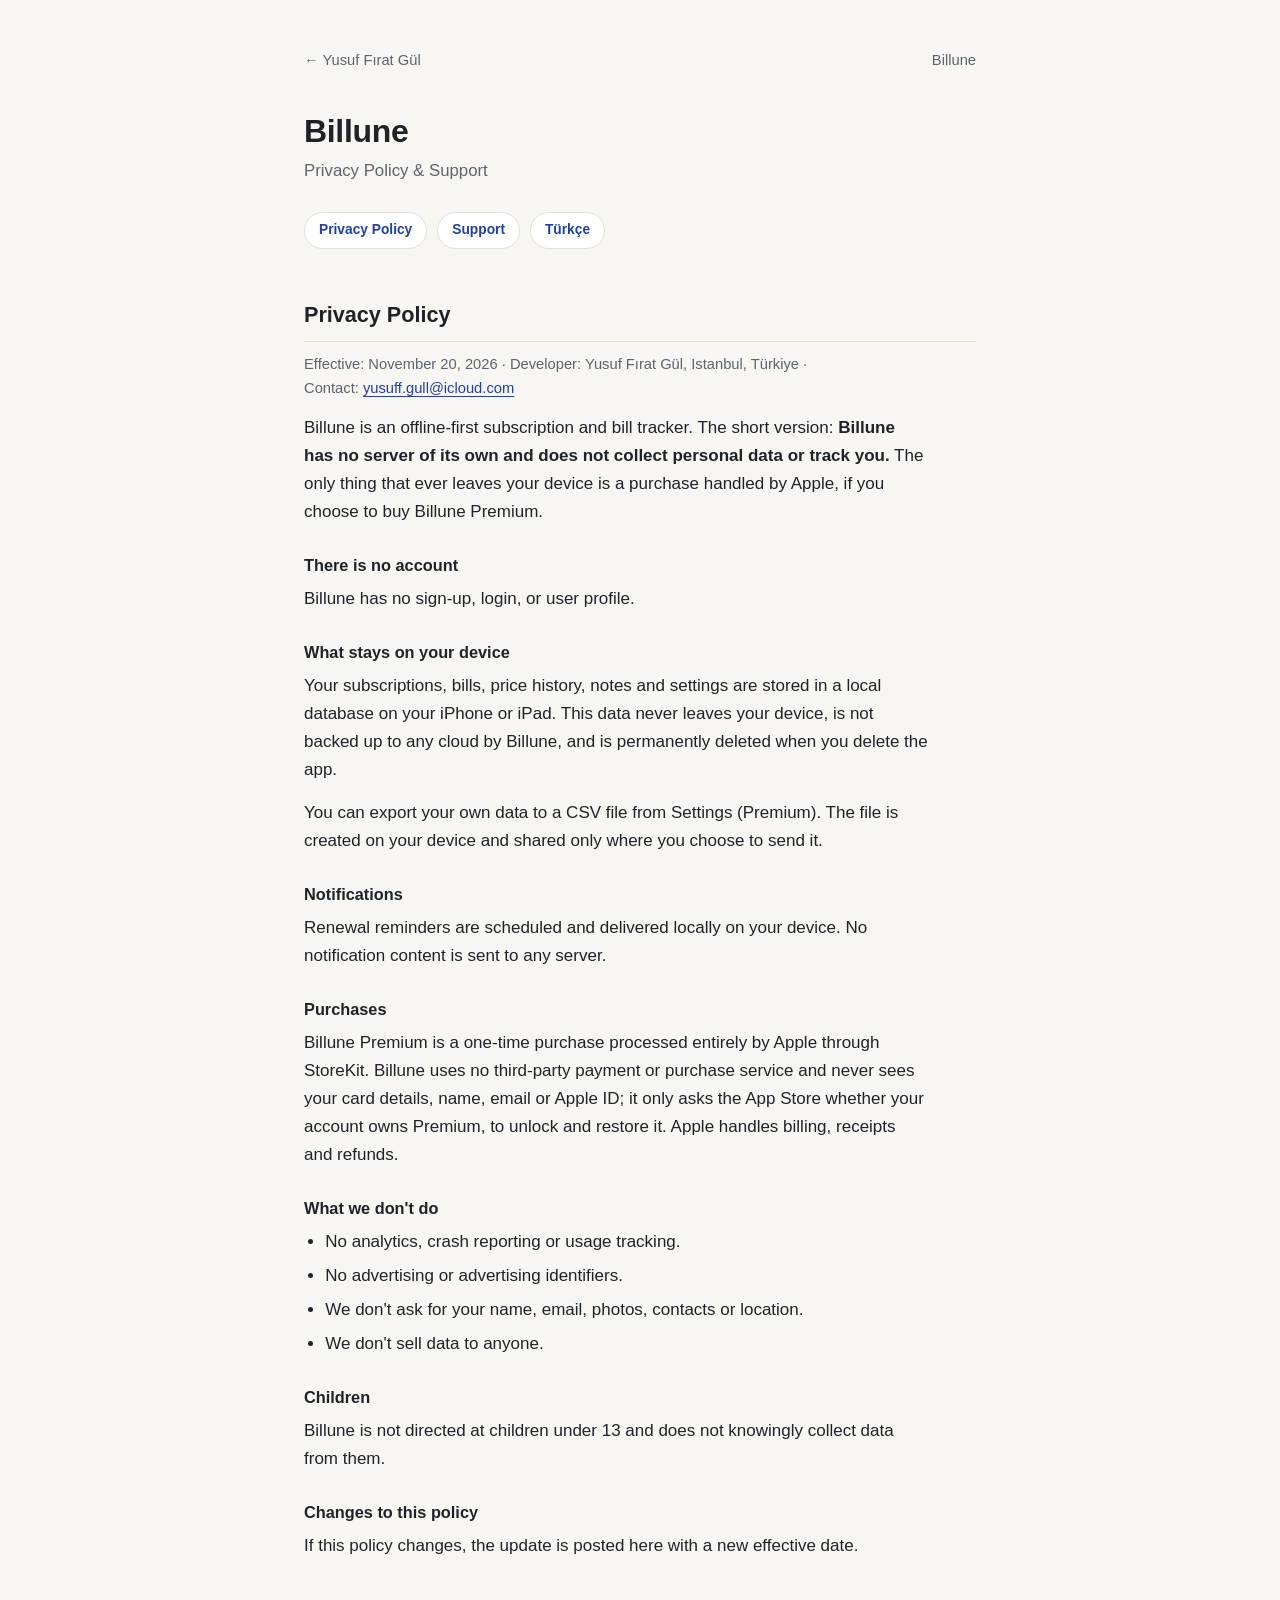
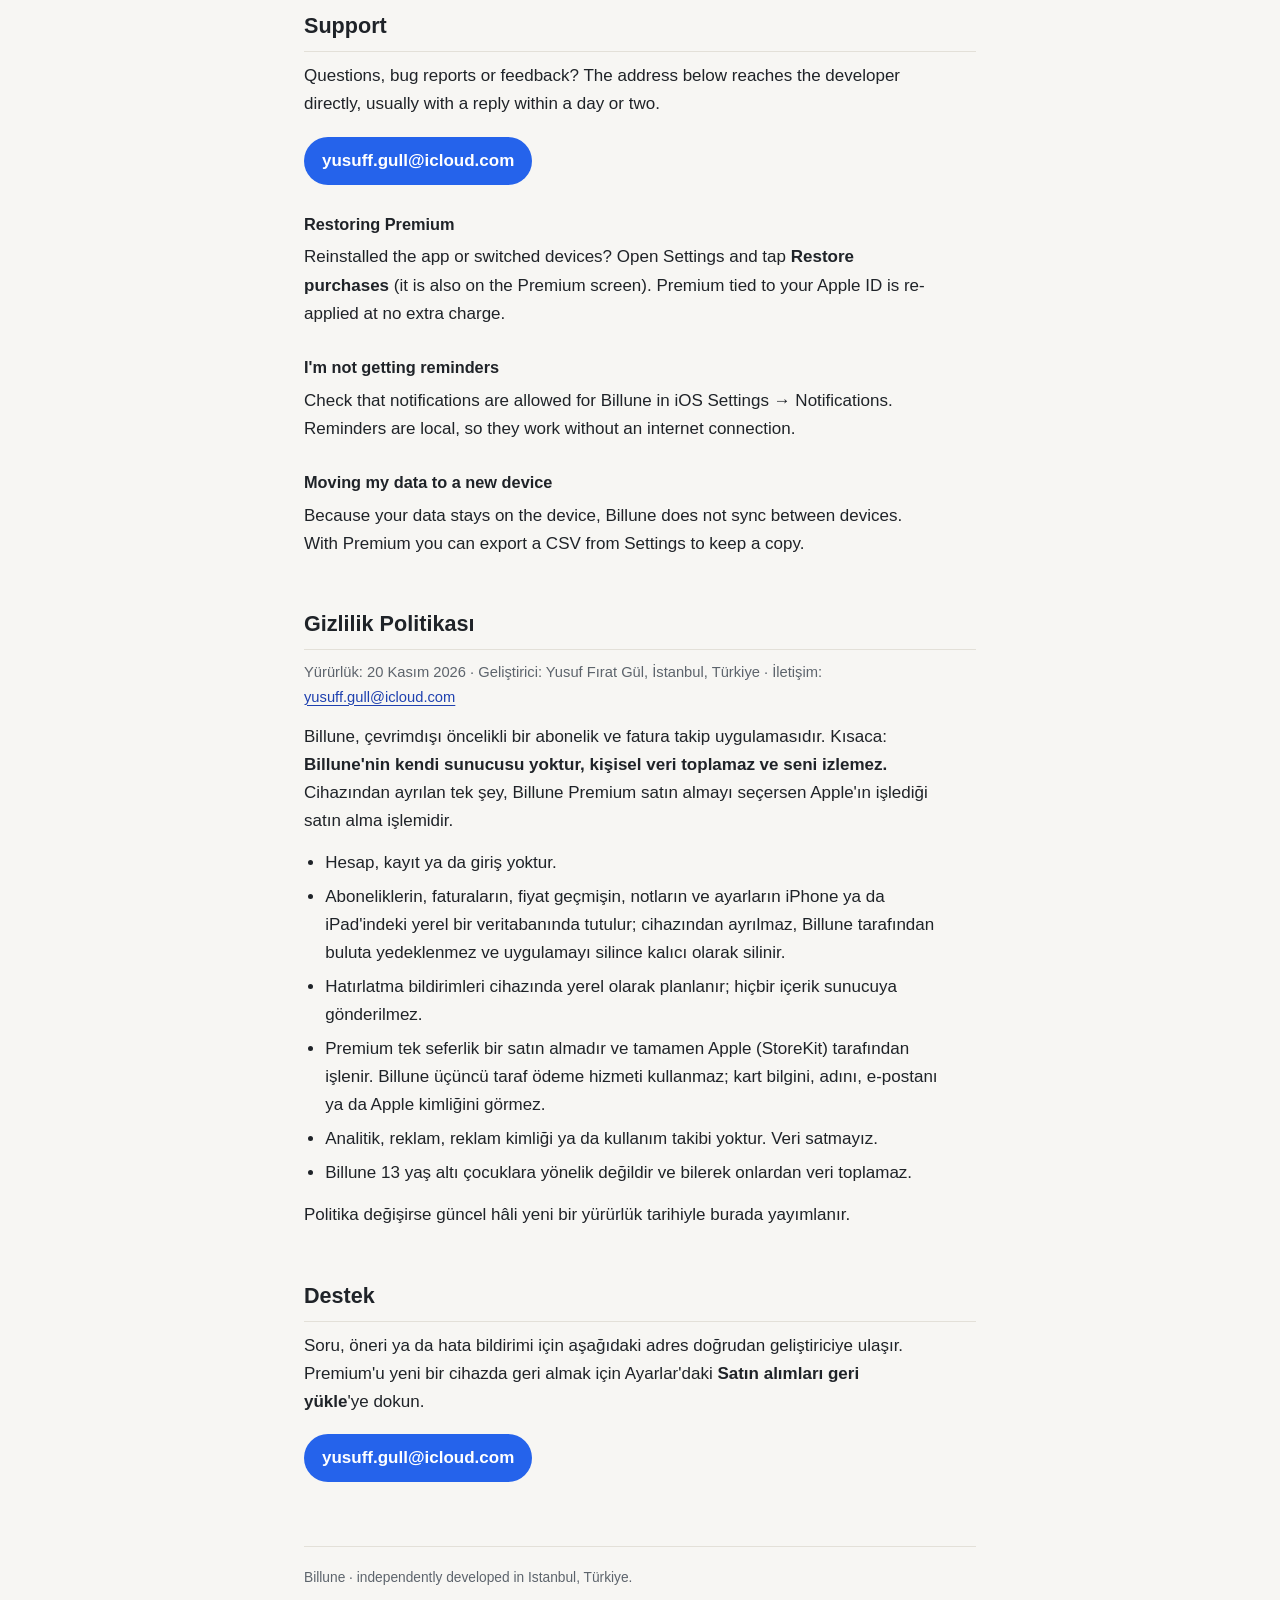
==== billune/index.html @ c66a66dd "feat(billune): add privacy policy and support page Co-Authored-By: Claude Opus 5.5 <noreply@anthropi" ====
<!doctype html>
<html lang="en">
<head>
<meta charset="utf-8">
<meta name="viewport" content="width=device-width,initial-scale=1">
<title>Billune — Privacy Policy &amp; Support</title>
<link rel="stylesheet" href="/style.css">
</head>
<body class="billune">
<div class="wrap">
  <div class="top"><a href="/">← Yusuf Fırat Gül</a><span class="muted">Billune</span></div>
  <h1>Billune</h1>
  <p class="lead">Privacy Policy &amp; Support</p>
  <div class="chips"><a href="#privacy">Privacy Policy</a><a href="#support">Support</a><a href="#gizlilik">Türkçe</a></div>

  <h2 id="privacy">Privacy Policy</h2>
  <p class="muted">Effective: November 20, 2026 · Developer: Yusuf Fırat Gül, Istanbul, Türkiye · Contact: <a href="mailto:yusuff.gull@icloud.com">yusuff.gull@icloud.com</a></p>
  <p>Billune is an offline-first subscription and bill tracker. The short version: <strong>Billune has no server of its own and does not collect personal data or track you.</strong> The only thing that ever leaves your device is a purchase handled by Apple, if you choose to buy Billune Premium.</p>

  <h3>There is no account</h3>
  <p>Billune has no sign-up, login, or user profile.</p>

  <h3>What stays on your device</h3>
  <p>Your subscriptions, bills, price history, notes and settings are stored in a local database on your iPhone or iPad. This data never leaves your device, is not backed up to any cloud by Billune, and is permanently deleted when you delete the app.</p>
  <p>You can export your own data to a CSV file from Settings (Premium). The file is created on your device and shared only where you choose to send it.</p>

  <h3>Notifications</h3>
  <p>Renewal reminders are scheduled and delivered locally on your device. No notification content is sent to any server.</p>

  <h3>Purchases</h3>
  <p>Billune Premium is a one-time purchase processed entirely by Apple through StoreKit. Billune uses no third-party payment or purchase service and never sees your card details, name, email or Apple ID; it only asks the App Store whether your account owns Premium, to unlock and restore it. Apple handles billing, receipts and refunds.</p>

  <h3>What we don't do</h3>
  <ul>
    <li>No analytics, crash reporting or usage tracking.</li>
    <li>No advertising or advertising identifiers.</li>
    <li>We don't ask for your name, email, photos, contacts or location.</li>
    <li>We don't sell data to anyone.</li>
  </ul>

  <h3>Children</h3>
  <p>Billune is not directed at children under 13 and does not knowingly collect data from them.</p>

  <h3>Changes to this policy</h3>
  <p>If this policy changes, the update is posted here with a new effective date.</p>

  <h2 id="support">Support</h2>
  <p>Questions, bug reports or feedback? The address below reaches the developer directly, usually with a reply within a day or two.</p>
  <a class="contact" href="mailto:yusuff.gull@icloud.com?subject=Billune%20support">yusuff.gull@icloud.com</a>

  <h3>Restoring Premium</h3>
  <p>Reinstalled the app or switched devices? Open Settings and tap <strong>Restore purchases</strong> (it is also on the Premium screen). Premium tied to your Apple ID is re-applied at no extra charge.</p>

  <h3>I'm not getting reminders</h3>
  <p>Check that notifications are allowed for Billune in iOS Settings → Notifications. Reminders are local, so they work without an internet connection.</p>

  <h3>Moving my data to a new device</h3>
  <p>Because your data stays on the device, Billune does not sync between devices. With Premium you can export a CSV from Settings to keep a copy.</p>

  <h2 id="gizlilik">Gizlilik Politikası</h2>
  <p class="muted">Yürürlük: 20 Kasım 2026 · Geliştirici: Yusuf Fırat Gül, İstanbul, Türkiye · İletişim: <a href="mailto:yusuff.gull@icloud.com">yusuff.gull@icloud.com</a></p>
  <p>Billune, çevrimdışı öncelikli bir abonelik ve fatura takip uygulamasıdır. Kısaca: <strong>Billune'nin kendi sunucusu yoktur, kişisel veri toplamaz ve seni izlemez.</strong> Cihazından ayrılan tek şey, Billune Premium satın almayı seçersen Apple'ın işlediği satın alma işlemidir.</p>
  <ul>
    <li>Hesap, kayıt ya da giriş yoktur.</li>
    <li>Aboneliklerin, faturaların, fiyat geçmişin, notların ve ayarların iPhone ya da iPad'indeki yerel bir veritabanında tutulur; cihazından ayrılmaz, Billune tarafından buluta yedeklenmez ve uygulamayı silince kalıcı olarak silinir.</li>
    <li>Hatırlatma bildirimleri cihazında yerel olarak planlanır; hiçbir içerik sunucuya gönderilmez.</li>
    <li>Premium tek seferlik bir satın almadır ve tamamen Apple (StoreKit) tarafından işlenir. Billune üçüncü taraf ödeme hizmeti kullanmaz; kart bilgini, adını, e-postanı ya da Apple kimliğini görmez.</li>
    <li>Analitik, reklam, reklam kimliği ya da kullanım takibi yoktur. Veri satmayız.</li>
    <li>Billune 13 yaş altı çocuklara yönelik değildir ve bilerek onlardan veri toplamaz.</li>
  </ul>
  <p>Politika değişirse güncel hâli yeni bir yürürlük tarihiyle burada yayımlanır.</p>

  <h2 id="destek">Destek</h2>
  <p>Soru, öneri ya da hata bildirimi için aşağıdaki adres doğrudan geliştiriciye ulaşır. Premium'u yeni bir cihazda geri almak için Ayarlar'daki <strong>Satın alımları geri yükle</strong>'ye dokun.</p>
  <a class="contact" href="mailto:yusuff.gull@icloud.com?subject=Billune%20destek">yusuff.gull@icloud.com</a>

  <footer>Billune · independently developed in Istanbul, Türkiye.</footer>
</div>
</body>
</html>
---- style.css ----
:root {
  --bg: #f7f6f3;
  --surface: #ffffff;
  --border: #e3e0d8;
  --text: #1f2328;
  --muted: #5d646c;
  --accent: #2f6fdb;
  --accent-ink: #1f4fa3;
}
@media (prefers-color-scheme: dark) {
  :root {
    --bg: #14161a;
    --surface: #1c1f25;
    --border: #2b3038;
    --text: #eceff2;
    --muted: #a0a8b1;
    --accent: #6aa0ff;
    --accent-ink: #9bbfff;
  }
}
body.sort-cafe { --accent: #c97a3d; --accent-ink: #7a431a; }
body.merge-mine { --accent: #b3841a; --accent-ink: #8f6a14; }
body.bloom-blocks { --accent: #3f8f5f; --accent-ink: #276b41; }
body.sekine { --accent: #2f8f83; --accent-ink: #1f6b62; }
body.neydi-neydi { --accent: #7a4bc4; --accent-ink: #55308f; }
body.billune { --accent: #2563eb; --accent-ink: #1e40af; }
@media (prefers-color-scheme: dark) {
  body.sort-cafe { --accent: #e0a15c; --accent-ink: #f6d9b4; }
  body.merge-mine { --accent: #f2c14e; --accent-ink: #f8d478; }
  body.bloom-blocks { --accent: #6fc98d; --accent-ink: #8ddba7; }
  body.sekine { --accent: #5cc7b8; --accent-ink: #8fe0d5; }
  body.neydi-neydi { --accent: #b48cf0; --accent-ink: #d5bcff; }
  body.billune { --accent: #6ea8fe; --accent-ink: #b6d0ff; }
}

* { box-sizing: border-box; }
html { -webkit-text-size-adjust: 100%; }
body {
  margin: 0;
  background: var(--bg);
  color: var(--text);
  font: 17px/1.65 -apple-system, BlinkMacSystemFont, "Segoe UI", Roboto, Helvetica, Arial, sans-serif;
}
.wrap { max-width: 720px; margin: 0 auto; padding: 48px 24px 96px; }
a { color: var(--accent-ink); text-underline-offset: 3px; }
a:focus-visible { outline: 2px solid var(--accent); outline-offset: 3px; border-radius: 2px; }

.top { display: flex; align-items: baseline; justify-content: space-between; gap: 16px; margin-bottom: 40px; font-size: 0.92rem; }
.top a { color: var(--muted); text-decoration: none; }
.top a:hover { color: var(--text); }

h1 { font-size: 2rem; line-height: 1.2; margin: 0 0 6px; letter-spacing: -0.01em; }
h2 { font-size: 1.35rem; margin: 48px 0 10px; padding-bottom: 8px; border-bottom: 1px solid var(--border); }
h3 { font-size: 1.02rem; margin: 26px 0 6px; }
p, li { max-width: 66ch; }
p { margin: 0 0 14px; }
ul { margin: 0 0 14px; padding-left: 1.25em; }
li { margin-bottom: 6px; }
.lead { color: var(--muted); font-size: 1.05rem; margin-bottom: 28px; }
.muted { color: var(--muted); font-size: 0.92rem; }

.chips { display: flex; gap: 10px; flex-wrap: wrap; margin: 20px 0 8px; }
.chips a {
  font-size: 0.86rem; font-weight: 600; text-decoration: none;
  background: var(--surface); border: 1px solid var(--border); color: var(--accent-ink);
  padding: 6px 14px; border-radius: 999px;
}

.apps { display: grid; gap: 14px; margin-top: 8px; }
.app {
  display: block; text-decoration: none; color: inherit;
  background: var(--surface); border: 1px solid var(--border); border-radius: 14px; padding: 18px 20px;
}
.app:hover { border-color: var(--accent); }
.app strong { display: block; font-size: 1.05rem; }
.app span { color: var(--muted); font-size: 0.92rem; }

table { width: 100%; border-collapse: collapse; font-size: 0.9rem; margin: 12px 0 16px; background: var(--surface); border: 1px solid var(--border); }
th, td { text-align: left; padding: 10px 12px; border-bottom: 1px solid var(--border); vertical-align: top; }
th { color: var(--muted); font-size: 0.78rem; text-transform: uppercase; letter-spacing: 0.04em; }
tr:last-child td { border-bottom: none; }
@media (max-width: 560px) { table { display: block; overflow-x: auto; } }

.contact {
  display: inline-block; background: var(--accent); color: #fff; text-decoration: none;
  font-weight: 600; padding: 10px 18px; border-radius: 999px; margin-top: 4px;
}
.contact:hover { filter: brightness(0.95); }
footer { margin-top: 64px; padding-top: 20px; border-top: 1px solid var(--border); color: var(--muted); font-size: 0.86rem; }
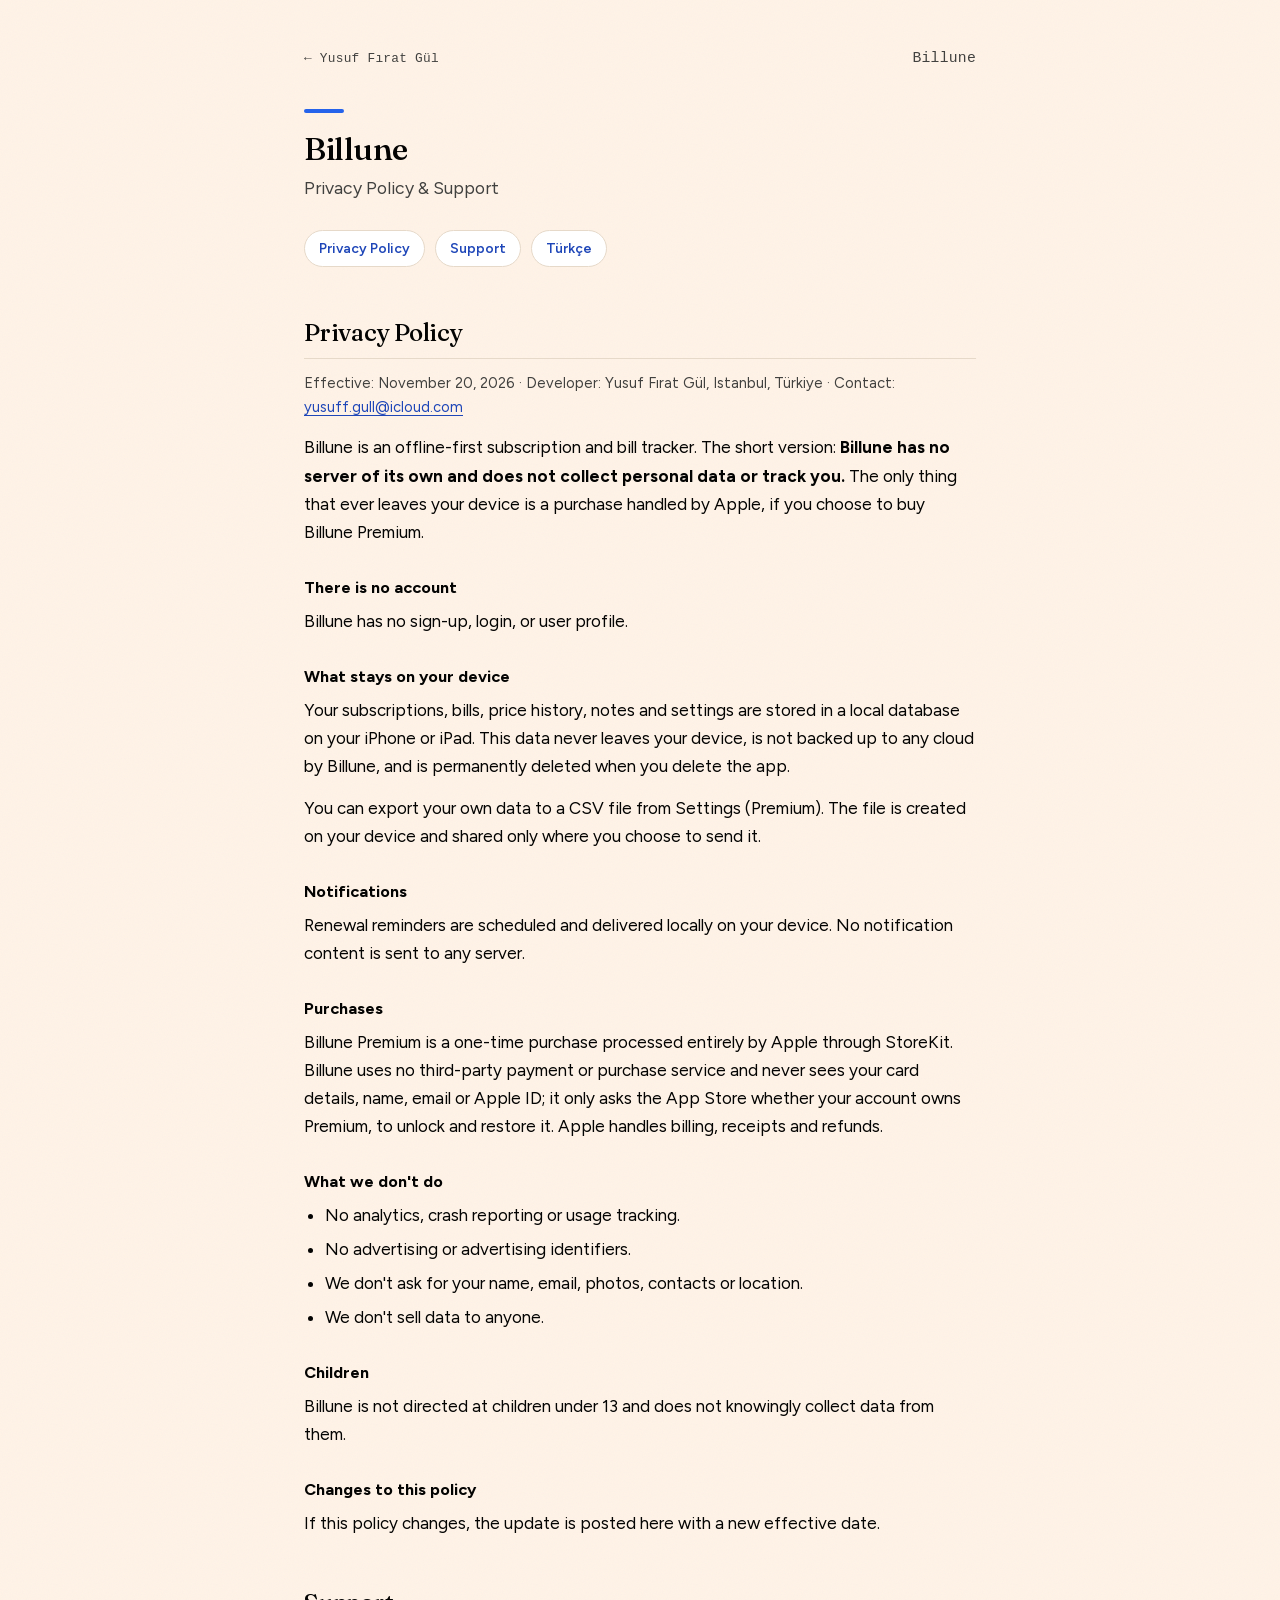
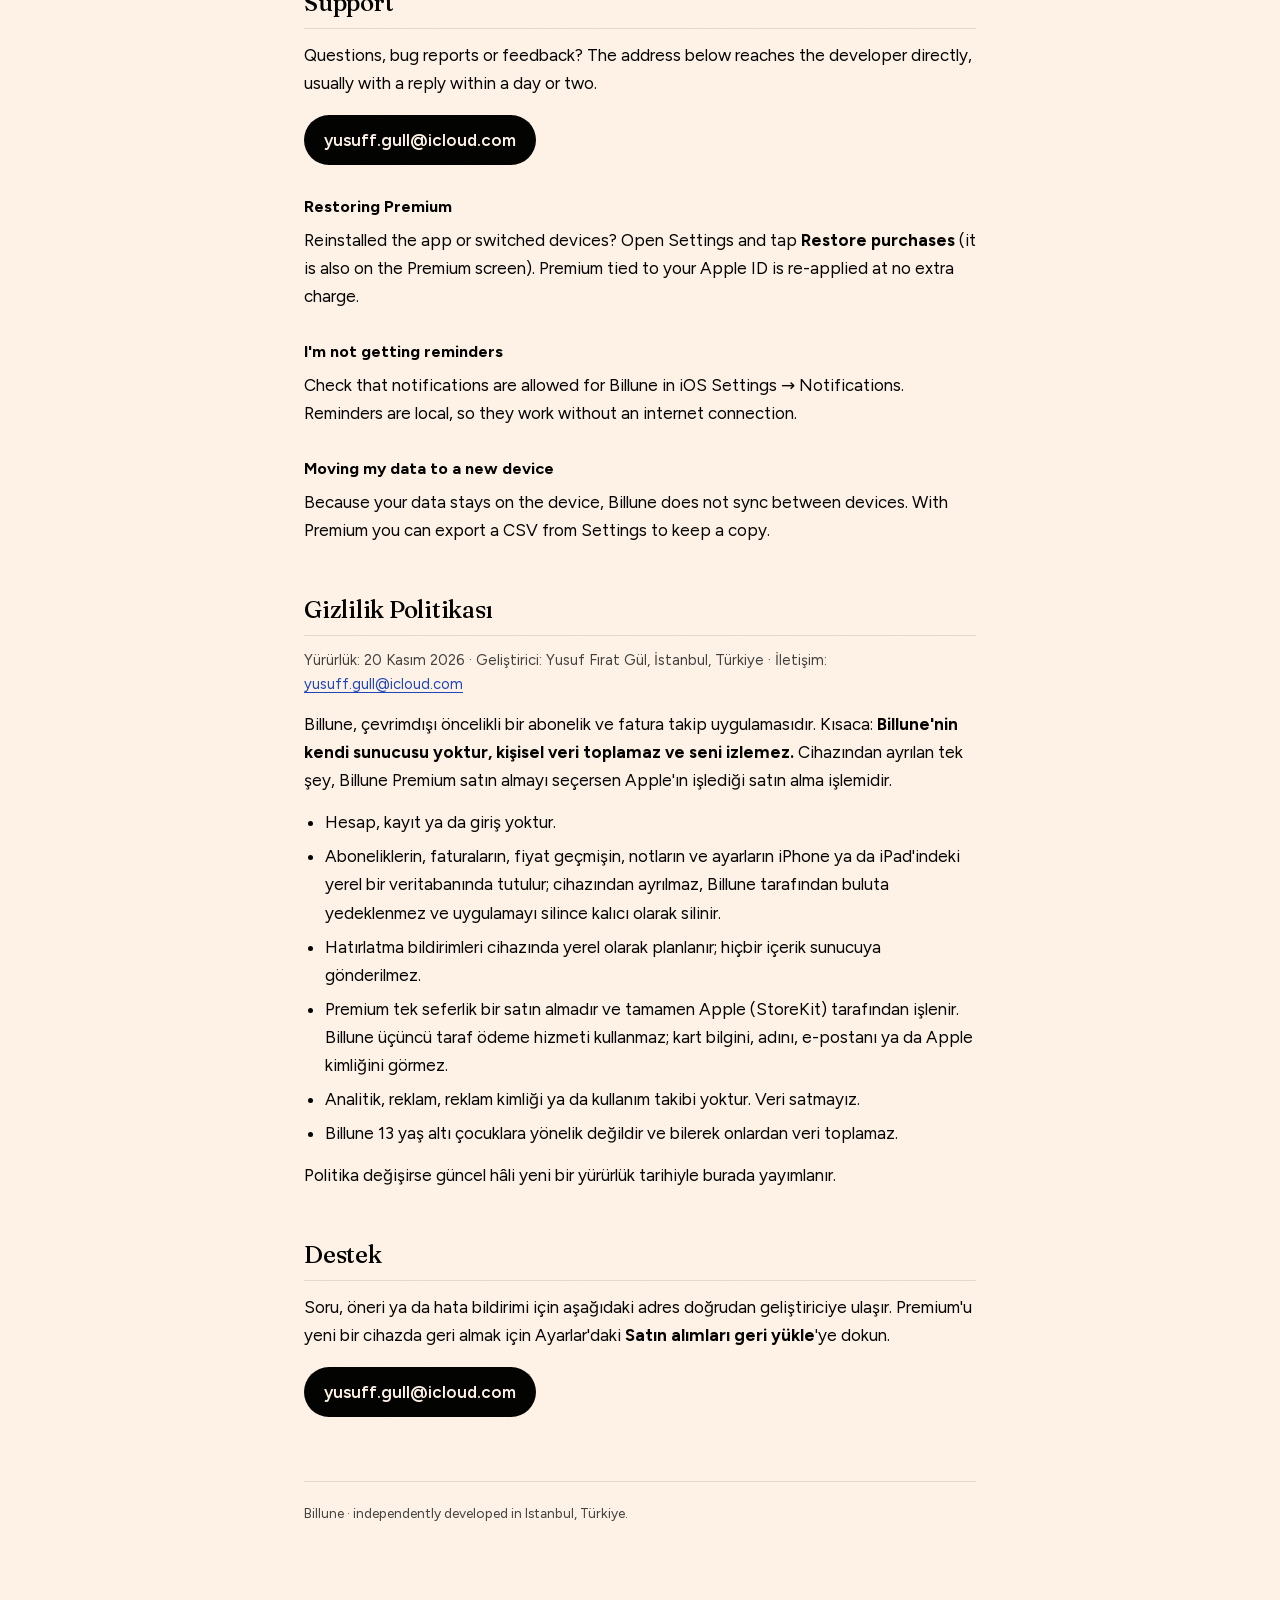
==== commit 4c3e0f27: "fix(seo): add meta, landmarks and favicon across pages Codex-generated; OG image left out (render wa" ====
--- a/billune/index.html
+++ b/billune/index.html
@@ -4,10 +4,15 @@
 <meta charset="utf-8">
 <meta name="viewport" content="width=device-width,initial-scale=1">
 <title>Billune — Privacy Policy &amp; Support</title>
+<meta name="description" content="Read Billune’s privacy policy, learn how app data stays on your device and find support for purchases, reminders and exports.">
+<link rel="canonical" href="https://yusuffiratgul.com/billune/">
+<link rel="icon" href="/assets/favicon.svg" type="image/svg+xml">
+<meta property="og:title" content="Billune — Privacy Policy &amp; Support">
+<meta property="og:description" content="Read Billune’s privacy policy, learn how app data stays on your device and find support for purchases, reminders and exports.">
 <link rel="stylesheet" href="/style.css">
 </head>
 <body class="billune">
-<div class="wrap">
+<main class="wrap">
   <div class="top"><a href="/">← Yusuf Fırat Gül</a><span class="muted">Billune</span></div>
   <h1>Billune</h1>
   <p class="lead">Privacy Policy &amp; Support</p>
@@ -75,6 +80,6 @@
   <a class="contact" href="mailto:yusuff.gull@icloud.com?subject=Billune%20destek">yusuff.gull@icloud.com</a>
 
   <footer>Billune · independently developed in Istanbul, Türkiye.</footer>
-</div>
+</main>
 </body>
 </html>
--- a/style.css
+++ b/style.css
@@ -1,89 +1,290 @@
+/* yusuffiratgul.com — warm paper. Spec: docs/design.md */
+
+@font-face { font-family: "Fraunces"; font-style: normal; font-weight: 300 700; font-display: swap;
+  src: url("/assets/fonts/fraunces-latin-ext.woff2") format("woff2");
+  unicode-range: U+0100-02BA, U+02BD-02C5, U+02C7-02CC, U+02CE-02D7, U+02DD-02FF, U+0304, U+0308, U+0329, U+1D00-1DBF, U+1E00-1E9F, U+1EF2-1EFF, U+2020, U+20A0-20AB, U+20AD-20C4, U+2113, U+2C60-2C7F, U+A720-A7FF; }
+@font-face { font-family: "Fraunces"; font-style: normal; font-weight: 300 700; font-display: swap;
+  src: url("/assets/fonts/fraunces-latin.woff2") format("woff2");
+  unicode-range: U+0000-00FF, U+0131, U+0152-0153, U+02BB-02BC, U+02C6, U+02DA, U+02DC, U+0304, U+0308, U+0329, U+2000-206F, U+20AC, U+2122, U+2191, U+2193, U+2212, U+2215, U+FEFF, U+FFFD; }
+@font-face { font-family: "Figtree"; font-style: normal; font-weight: 400 700; font-display: swap;
+  src: url("/assets/fonts/figtree-latin-ext.woff2") format("woff2");
+  unicode-range: U+0100-02BA, U+02BD-02C5, U+02C7-02CC, U+02CE-02D7, U+02DD-02FF, U+0304, U+0308, U+0329, U+1D00-1DBF, U+1E00-1E9F, U+1EF2-1EFF, U+2020, U+20A0-20AB, U+20AD-20C4, U+2113, U+2C60-2C7F, U+A720-A7FF; }
+@font-face { font-family: "Figtree"; font-style: normal; font-weight: 400 700; font-display: swap;
+  src: url("/assets/fonts/figtree-latin.woff2") format("woff2");
+  unicode-range: U+0000-00FF, U+0131, U+0152-0153, U+02BB-02BC, U+02C6, U+02DA, U+02DC, U+0304, U+0308, U+0329, U+2000-206F, U+20AC, U+2122, U+2191, U+2193, U+2212, U+2215, U+FEFF, U+FFFD; }
+
+/* ---------- tokens ---------- */
 :root {
-  --bg: #f7f6f3;
-  --surface: #ffffff;
-  --border: #e3e0d8;
-  --text: #1f2328;
-  --muted: #5d646c;
-  --accent: #2f6fdb;
-  --accent-ink: #1f4fa3;
+  color-scheme: light dark;
+  --paper: #fff3e7; --card: #ffffff; --ink: #030302; --graphite: #41413f; --line: #e6d9c9;
+  --accent: #ff4500; --link: #b02e00; --on-accent: #030302;
+  --mint: #9bd8a9; --marigold: #fde99b; --peri: #b8caf5; --blush: #f7c6b5; --sand: #ecd9bf;
+  --mono: ui-monospace, "SF Mono", Menlo, Consolas, monospace;
+  --serif: "Fraunces", Georgia, serif;
+  --sans: "Figtree", system-ui, -apple-system, "Segoe UI", sans-serif;
+  --shadow: 0 1px 0 rgba(3,3,2,.04), 0 12px 32px -18px rgba(3,3,2,.18);
+  --header-h: 64px;
+  --noise: url("data:image/svg+xml,%3Csvg xmlns='http://www.w3.org/2000/svg' width='160' height='160'%3E%3Cfilter id='n'%3E%3CfeTurbulence type='fractalNoise' baseFrequency='.8' numOctaves='2' stitchTiles='stitch'/%3E%3C/filter%3E%3Crect width='100%25' height='100%25' filter='url(%23n)' opacity='.04'/%3E%3C/svg%3E");
 }
 @media (prefers-color-scheme: dark) {
   :root {
-    --bg: #14161a;
-    --surface: #1c1f25;
-    --border: #2b3038;
-    --text: #eceff2;
-    --muted: #a0a8b1;
-    --accent: #6aa0ff;
-    --accent-ink: #9bbfff;
+    --paper: #17120d; --card: #221b14; --ink: #f6ece0; --graphite: #c9bcae; --line: #3a3027;
+    --accent: #ff6a33; --link: #ff8a5c;
+    --shadow: 0 1px 0 rgba(0,0,0,.3), 0 12px 32px -18px rgba(0,0,0,.6);
   }
 }
-body.sort-cafe { --accent: #c97a3d; --accent-ink: #7a431a; }
-body.merge-mine { --accent: #b3841a; --accent-ink: #8f6a14; }
-body.bloom-blocks { --accent: #3f8f5f; --accent-ink: #276b41; }
-body.sekine { --accent: #2f8f83; --accent-ink: #1f6b62; }
-body.neydi-neydi { --accent: #7a4bc4; --accent-ink: #55308f; }
-body.billune { --accent: #2563eb; --accent-ink: #1e40af; }
+
+/* Policy-page accents. --accent decorative, --link = AA text ink (>=4.5:1 on paper). */
+body.sort-cafe    { --accent: #c97a3d; --link: #8a4a14; }
+body.merge-mine   { --accent: #b3841a; --link: #7a5700; }
+body.bloom-blocks { --accent: #3f8f5f; --link: #1f6b3d; }
+body.sekine       { --accent: #2f8f83; --link: #17695f; }
+body.neydi-neydi  { --accent: #7a4bc4; --link: #5b34a0; }
+body.billune      { --accent: #2563eb; --link: #1e46b8; }
 @media (prefers-color-scheme: dark) {
-  body.sort-cafe { --accent: #e0a15c; --accent-ink: #f6d9b4; }
-  body.merge-mine { --accent: #f2c14e; --accent-ink: #f8d478; }
-  body.bloom-blocks { --accent: #6fc98d; --accent-ink: #8ddba7; }
-  body.sekine { --accent: #5cc7b8; --accent-ink: #8fe0d5; }
-  body.neydi-neydi { --accent: #b48cf0; --accent-ink: #d5bcff; }
-  body.billune { --accent: #6ea8fe; --accent-ink: #b6d0ff; }
-}
-
+  body.sort-cafe    { --accent: #e0a15c; --link: #f0c18f; }
+  body.merge-mine   { --accent: #f2c14e; --link: #f8d478; }
+  body.bloom-blocks { --accent: #6fc98d; --link: #8ddba7; }
+  body.sekine       { --accent: #5cc7b8; --link: #8fe0d5; }
+  body.neydi-neydi  { --accent: #b48cf0; --link: #d5bcff; }
+  body.billune      { --accent: #6ea8fe; --link: #b6d0ff; }
+}
+
+/* ---------- base ---------- */
 * { box-sizing: border-box; }
 html { -webkit-text-size-adjust: 100%; }
 body {
-  margin: 0;
-  background: var(--bg);
-  color: var(--text);
-  font: 17px/1.65 -apple-system, BlinkMacSystemFont, "Segoe UI", Roboto, Helvetica, Arial, sans-serif;
-}
+  margin: 0; background: var(--paper) var(--noise); color: var(--ink);
+  font: 17px/1.65 var(--sans); -webkit-font-smoothing: antialiased; overflow-wrap: break-word;
+}
+img { max-width: 100%; height: auto; }
+a { color: var(--link); text-underline-offset: 3px; }
+a:hover { color: var(--link); text-decoration-thickness: 2px; text-decoration-color: var(--accent); }
+:focus-visible { outline: 2px solid var(--ink); outline-offset: 3px; border-radius: 3px; }
+:focus:not(:focus-visible) { outline: none; }
+::selection { background: var(--accent); color: var(--on-accent); }
+.sr-only { position: absolute; width: 1px; height: 1px; margin: -1px; padding: 0; overflow: hidden; clip: rect(0 0 0 0); white-space: nowrap; border: 0; }
+
+/* ---------- policy pages ---------- */
 .wrap { max-width: 720px; margin: 0 auto; padding: 48px 24px 96px; }
-a { color: var(--accent-ink); text-underline-offset: 3px; }
-a:focus-visible { outline: 2px solid var(--accent); outline-offset: 3px; border-radius: 2px; }
-
-.top { display: flex; align-items: baseline; justify-content: space-between; gap: 16px; margin-bottom: 40px; font-size: 0.92rem; }
-.top a { color: var(--muted); text-decoration: none; }
-.top a:hover { color: var(--text); }
-
-h1 { font-size: 2rem; line-height: 1.2; margin: 0 0 6px; letter-spacing: -0.01em; }
-h2 { font-size: 1.35rem; margin: 48px 0 10px; padding-bottom: 8px; border-bottom: 1px solid var(--border); }
-h3 { font-size: 1.02rem; margin: 26px 0 6px; }
+.top { display: flex; align-items: baseline; justify-content: space-between; gap: 16px; margin-bottom: 40px; font: 500 .8rem/1.4 var(--mono); letter-spacing: .02em; }
+.top a { color: var(--graphite); text-decoration: none; }
+.top a:hover { color: var(--ink); text-decoration: underline; }
+h1 { font-family: var(--serif); font-weight: 500; font-size: 2rem; line-height: 1.15; margin: 0 0 6px; letter-spacing: -.015em; }
+.wrap > h1::before { content: ""; display: block; width: 40px; height: 4px; border-radius: 2px; background: var(--accent); margin-bottom: 18px; }
+h2 { font-family: var(--serif); font-weight: 500; font-size: 1.5rem; line-height: 1.2; margin: 52px 0 12px; padding-bottom: 10px; border-bottom: 1px solid var(--line); letter-spacing: -.01em; }
+h3 { font-family: var(--sans); font-weight: 700; font-size: 1.02rem; margin: 28px 0 6px; }
 p, li { max-width: 66ch; }
 p { margin: 0 0 14px; }
 ul { margin: 0 0 14px; padding-left: 1.25em; }
 li { margin-bottom: 6px; }
-.lead { color: var(--muted); font-size: 1.05rem; margin-bottom: 28px; }
-.muted { color: var(--muted); font-size: 0.92rem; }
-
+code { font: .88em var(--mono); background: var(--card); border: 1px solid var(--line); border-radius: 6px; padding: .1em .4em; }
+.lead { color: var(--graphite); font-size: 1.1rem; margin-bottom: 28px; }
+.muted { color: var(--graphite); font-size: .92rem; }
 .chips { display: flex; gap: 10px; flex-wrap: wrap; margin: 20px 0 8px; }
-.chips a {
-  font-size: 0.86rem; font-weight: 600; text-decoration: none;
-  background: var(--surface); border: 1px solid var(--border); color: var(--accent-ink);
-  padding: 6px 14px; border-radius: 999px;
-}
-
-.apps { display: grid; gap: 14px; margin-top: 8px; }
-.app {
-  display: block; text-decoration: none; color: inherit;
-  background: var(--surface); border: 1px solid var(--border); border-radius: 14px; padding: 18px 20px;
-}
-.app:hover { border-color: var(--accent); }
-.app strong { display: block; font-size: 1.05rem; }
-.app span { color: var(--muted); font-size: 0.92rem; }
-
-table { width: 100%; border-collapse: collapse; font-size: 0.9rem; margin: 12px 0 16px; background: var(--surface); border: 1px solid var(--border); }
-th, td { text-align: left; padding: 10px 12px; border-bottom: 1px solid var(--border); vertical-align: top; }
-th { color: var(--muted); font-size: 0.78rem; text-transform: uppercase; letter-spacing: 0.04em; }
+.chips a { font-size: .86rem; font-weight: 600; text-decoration: none; background: var(--card); border: 1px solid var(--line); color: var(--link); padding: 6px 14px; border-radius: 999px; }
+.chips a:hover { border-color: var(--link); color: var(--link); text-decoration: underline; text-decoration-thickness: 2px; text-decoration-color: var(--accent); }
+table { width: 100%; border-collapse: collapse; font-size: .9rem; margin: 12px 0 16px; background: var(--card); border: 1px solid var(--line); }
+th, td { text-align: left; padding: 10px 12px; border-bottom: 1px solid var(--line); vertical-align: top; }
+th { color: var(--graphite); font: 500 .72rem/1.4 var(--mono); text-transform: uppercase; letter-spacing: .06em; }
 tr:last-child td { border-bottom: none; }
 @media (max-width: 560px) { table { display: block; overflow-x: auto; } }
-
-.contact {
-  display: inline-block; background: var(--accent); color: #fff; text-decoration: none;
-  font-weight: 600; padding: 10px 18px; border-radius: 999px; margin-top: 4px;
-}
-.contact:hover { filter: brightness(0.95); }
-footer { margin-top: 64px; padding-top: 20px; border-top: 1px solid var(--border); color: var(--muted); font-size: 0.86rem; }
+.contact { display: inline-block; background: var(--ink); color: var(--paper); text-decoration: none; font-weight: 600; padding: 11px 20px; border-radius: 999px; margin-top: 4px; }
+.contact:hover { background: var(--link); color: var(--paper); text-decoration: underline; text-decoration-thickness: 2px; text-underline-offset: 4px; }
+footer { margin-top: 64px; padding-top: 20px; border-top: 1px solid var(--line); color: var(--graphite); font-size: .86rem; }
+
+/* ================= homepage ================= */
+body.home { line-height: 1.6; }
+body.home h1, body.home h2 { border: 0; padding: 0; }
+body.home h1, body.home h2, body.home h3 { margin: 0; }
+body.home ul, body.home ol { margin: 0; padding: 0; list-style: none; }
+body.home li { margin: 0; max-width: none; }
+body.home p { max-width: 64ch; }
+body.home .shell { max-width: 1120px; margin: 0 auto; padding: 0 clamp(20px, 4vw, 32px); }
+body.home section[id] { scroll-margin-top: 88px; }
+body.home .mono { font-family: var(--mono); }
+body.home .skip { position: absolute; left: 12px; top: -60px; z-index: 100; background: var(--ink); color: var(--paper); padding: 10px 16px; border-radius: 999px; font-weight: 600; text-decoration: none; }
+body.home .skip:focus { top: 12px; color: var(--paper); }
+
+/* header */
+body.home .site-header { position: sticky; top: 0; z-index: 50; background: var(--paper); border-bottom: 1px solid transparent; }
+body.home .site-header.is-scrolled { border-bottom-color: var(--line); }
+body.home .bar { display: flex; align-items: center; gap: 24px; min-height: var(--header-h); }
+body.home .brand { display: flex; align-items: baseline; gap: 14px; margin-right: auto; }
+body.home .wordmark { font: 600 1.6rem/1 var(--serif); letter-spacing: -.02em; color: var(--ink); text-decoration: none; }
+body.home .wordmark:hover { color: var(--ink); }
+body.home .status { display: none; font: 500 .72rem/1 var(--mono); letter-spacing: .08em; text-transform: uppercase; color: var(--graphite); }
+body.home .nav { display: flex; gap: 28px; }
+body.home .nav a, body.home .lang a { color: var(--ink); text-decoration: none; font-weight: 500; font-size: .95rem; }
+body.home .nav a:hover, body.home .lang a:hover { color: var(--link); text-decoration: underline; text-underline-offset: 6px; }
+body.home .lang { font: 500 .8rem/1 var(--mono); letter-spacing: .04em; color: var(--graphite); }
+body.home .lang a { font: inherit; }
+body.home .lang [aria-current] { text-decoration: underline; text-decoration-thickness: 2px; text-underline-offset: 6px; }
+body.home .menu-btn { display: none; font: 500 .85rem/1 var(--mono); letter-spacing: .04em; background: none; color: var(--ink); border: 1px solid var(--ink); border-radius: 999px; padding: 9px 16px; cursor: pointer; }
+body.home .menu-btn:hover { background: var(--ink); color: var(--paper); }
+@media (min-width: 720px) { body.home .status { display: inline; } }
+@media (max-width: 719px) {
+  body.home .bar { flex-wrap: wrap; gap: 8px 16px; padding: 10px 0; min-height: var(--header-h); }
+  body.home .nav { order: 5; width: 100%; gap: 20px; overflow-x: auto; padding-bottom: 4px; }
+  .menu-ready body.home .nav { display: none; }
+  .menu-ready body.home .menu-btn { display: inline-flex; }
+}
+body.home dialog.menu { border: 0; padding: 20px clamp(20px, 4vw, 32px) 40px; width: 100%; height: 100%; max-width: none; max-height: none; background: var(--paper); color: var(--ink); }
+body.home dialog.menu[open] { display: flex; flex-direction: column; }
+body.home dialog.menu::backdrop { background: var(--paper); }
+body.home .menu-close { align-self: flex-end; font: 500 .85rem/1 var(--mono); background: none; color: var(--ink); border: 1px solid var(--ink); border-radius: 999px; padding: 9px 16px; cursor: pointer; }
+body.home dialog.menu nav { display: flex; flex-direction: column; gap: 8px; margin-top: auto; margin-bottom: auto; }
+body.home dialog.menu nav a { font: 500 clamp(2.5rem, 12vw, 4rem)/1.1 var(--serif); letter-spacing: -.02em; color: var(--ink); text-decoration: none; }
+body.home dialog.menu nav a:hover { color: var(--link); }
+
+/* section furniture */
+body.home .block { margin-top: clamp(80px, 12vw, 128px); }
+body.home .label { font: 500 .78rem/1.4 var(--mono); letter-spacing: .1em; text-transform: uppercase; color: var(--graphite); margin: 0 0 16px; }
+body.home .label span { text-transform: none; letter-spacing: .04em; opacity: .85; }
+body.home .h2 { font: 500 clamp(1.75rem, 3.6vw, 2.75rem)/1.12 var(--serif); letter-spacing: -.02em; max-width: 22ch; }
+body.home .textlink { color: var(--ink); font-weight: 600; text-decoration: underline; text-decoration-thickness: 2px; text-decoration-color: var(--line); text-underline-offset: 5px; }
+body.home .textlink:hover { color: var(--link); text-decoration-color: var(--accent); }
+
+/* hero */
+body.home .hero { padding-top: clamp(32px, 6vw, 72px); display: grid; gap: 48px; align-items: center; }
+body.home .eyebrow { font: 500 .78rem/1.4 var(--mono); letter-spacing: .1em; color: var(--graphite); margin: 0 0 20px; }
+body.home .hero h1 { font: 500 clamp(2.25rem, 7vw, 3.25rem)/1.06 var(--serif); letter-spacing: -.025em; }
+body.home .lede { margin: 24px 0 28px; font-size: 1.1rem; color: var(--graphite); }
+body.home .hero-links { display: flex; gap: 24px; flex-wrap: wrap; }
+@media (min-width: 960px) {
+  body.home .hero { grid-template-columns: 5fr 7fr; gap: 56px; }
+  body.home .hero h1 { font-size: clamp(2.5rem, 3.6vw, 3.4rem); }
+}
+
+/* ID card */
+body.home .hero-stage { min-width: 0; }
+body.home .idcard {
+  position: relative; margin: 0; overflow: hidden; background: var(--card); border: 1px solid var(--line); border-radius: 20px;
+  padding: clamp(14px, 3vw, 24px); box-shadow: var(--shadow);
+  transform: perspective(900px) rotate(-2deg) rotateX(var(--rx, 0deg)) rotateY(var(--ry, 0deg));
+}
+body.home .id-top { display: flex; align-items: center; gap: 12px; font: 500 clamp(8px, 2.2vw, 11px)/1.2 var(--mono); letter-spacing: .1em; color: var(--graphite); }
+body.home .id-top .country { margin-left: auto; color: var(--ink); }
+body.home .id-chip { width: 26px; height: 20px; border-radius: 4px; background: var(--marigold); border: 1px solid var(--ink); position: relative; flex: none; }
+body.home .id-chip::before { content: ""; position: absolute; inset: 5px 0; border-top: 1px solid var(--ink); border-bottom: 1px solid var(--ink); }
+body.home .id-chip::after { content: ""; position: absolute; inset: 0 8px; border-left: 1px solid var(--ink); border-right: 1px solid var(--ink); }
+body.home .id-main { display: grid; grid-template-columns: clamp(68px, 18vw, 120px) 1fr; gap: clamp(12px, 3vw, 24px); margin: clamp(12px, 2.5vw, 20px) 0; }
+body.home .photo {
+  aspect-ratio: 3 / 4; border-radius: 10px; background: var(--peri); border: 1px solid var(--ink); display: grid; place-items: center; position: relative; overflow: hidden; color: #030302;
+}
+body.home .photo::before { content: ""; position: absolute; inset: 0; opacity: .22; background: repeating-radial-gradient(circle at 30% 70%, transparent 0 4px, #030302 4px 5px); }
+body.home .photo span { position: relative; font: 600 clamp(1.1rem, 4.4vw, 2rem)/1 var(--serif); letter-spacing: -.02em; }
+body.home .fields { display: grid; gap: clamp(5px, 1.4vw, 10px); align-content: start; }
+body.home .fields dt { font: 500 clamp(7.5px, 2vw, 10px)/1.2 var(--mono); letter-spacing: .08em; text-transform: uppercase; color: var(--graphite); }
+body.home .fields dd { margin: 1px 0 0; font: 700 clamp(.74rem, 2.5vw, 1.02rem)/1.2 var(--sans); letter-spacing: .04em; text-transform: uppercase; }
+body.home .mrz { margin: 0; overflow: hidden; font: 500 clamp(9px, 3.3vw, 15px)/1.35 var(--mono); letter-spacing: .04em; color: var(--ink); white-space: pre; border-top: 1px dashed var(--line); padding-top: clamp(8px, 2vw, 14px); }
+body.home .scan { position: absolute; left: 0; right: 0; top: 0; height: 2px; background: var(--accent); opacity: 0; pointer-events: none; }
+body.home .verify-row { display: flex; flex-wrap: wrap; align-items: center; gap: 14px 24px; margin-top: 28px; }
+body.home .verify-btn { font: 600 .95rem/1 var(--sans); background: var(--accent); color: var(--on-accent); border: 0; border-radius: 999px; padding: 14px 24px; cursor: pointer; }
+body.home .verify-btn:hover { background: var(--ink); color: var(--paper); }
+body.home .verify-btn[aria-disabled="true"] { opacity: .6; cursor: default; }
+body.home .verify-btn[hidden] { display: none; }
+body.home .checks { display: flex; flex-wrap: wrap; gap: 6px 18px; font: 500 .8rem/1.4 var(--mono); letter-spacing: .06em; }
+body.home .checks li::before { content: "\2713\00a0"; color: var(--accent); font-weight: 700; }
+body.home .result { flex-basis: 100%; margin: 0; font: 500 .8rem/1.4 var(--mono); letter-spacing: .06em; color: var(--graphite); font-variant-numeric: tabular-nums; }
+body.home .result strong { font-weight: 700; color: var(--ink); }
+body.home .is-unverified .checks li { opacity: 0; transform: translateY(4px); }
+body.home .is-unverified .checks li.on { opacity: 1; transform: none; }
+body.home .is-unverified .result { visibility: hidden; }
+body.home .is-unverified .result.show { visibility: visible; }
+
+/* experience */
+body.home .exp { display: grid; gap: 40px; margin-top: 40px; }
+body.home .exp-row { display: flex; flex-wrap: wrap; gap: 4px 20px; font: 500 .85rem/1.5 var(--mono); color: var(--graphite); margin-bottom: 28px; }
+body.home .exp-row b { color: var(--ink); font-weight: 700; }
+body.home .metric { font: 500 clamp(3.25rem, 9vw, 6.5rem)/.95 var(--serif); letter-spacing: -.04em; font-variant-numeric: tabular-nums; margin: 0 0 14px; }
+body.home .metric-cap { color: var(--graphite); font-size: 1rem; max-width: 32ch; }
+body.home .highlights { counter-reset: hl; border-top: 1px solid var(--line); }
+body.home .highlights li { counter-increment: hl; display: grid; grid-template-columns: 2.6rem 1fr; padding: 18px 0; border-bottom: 1px solid var(--line); }
+body.home .highlights li::before { content: counter(hl, decimal-leading-zero); font: 500 .8rem/1.9 var(--mono); color: var(--graphite); }
+body.home .earlier { display: grid; gap: 24px; margin-top: 56px; padding-top: 28px; border-top: 1px solid var(--line); color: var(--graphite); font-size: .95rem; }
+body.home .earlier h3 { font: 500 .75rem/1.4 var(--mono); letter-spacing: .1em; text-transform: uppercase; margin-bottom: 8px; color: var(--ink); }
+@media (min-width: 960px) {
+  body.home .exp { grid-template-columns: 5fr 7fr; gap: 56px; }
+  body.home .exp-side { position: sticky; top: 96px; align-self: start; }
+  body.home .earlier { grid-template-columns: 1fr 1fr; gap: 56px; }
+}
+
+/* apps */
+body.home .apps-intro { margin-top: 20px; color: var(--graphite); }
+body.home .apps-list { margin-top: 40px; }
+body.home .app { margin-bottom: 20px; }
+body.home .app-card { position: relative; display: grid; background: var(--card); border: 1px solid var(--line); border-radius: 20px; box-shadow: var(--shadow); overflow: hidden; }
+body.home .app-tile { background: var(--tile, var(--sand)); display: grid; place-items: center; padding: 28px; position: relative; }
+body.home .app-tile img, body.home .app-tile .mono-icon { width: 96px; height: 96px; border-radius: 22%; display: block; }
+body.home .mono-icon { display: grid; place-items: center; background: var(--peri); border: 1px solid #030302; color: #030302; font: 600 3rem/1 var(--serif); }
+body.home .app-body { padding: 24px; display: grid; gap: 14px; align-content: start; }
+body.home .app-body h3 { font: 500 1.75rem/1.1 var(--serif); letter-spacing: -.02em; }
+body.home .pitch { margin: 0; color: var(--graphite); }
+body.home .spec { display: grid; gap: 0; margin: 4px 0 0; border-top: 1px solid var(--line); font-variant-numeric: tabular-nums; }
+body.home .spec div { display: grid; grid-template-columns: 6.25rem 1fr; gap: 12px; padding: 7px 0; border-bottom: 1px solid var(--line); font-size: .9rem; line-height: 1.45; }
+body.home .spec dt { font: 500 .68rem/1.9 var(--mono); letter-spacing: .08em; text-transform: uppercase; color: var(--graphite); }
+body.home .spec dd { margin: 0; }
+body.home .app-links { display: flex; flex-wrap: wrap; gap: 8px 24px; padding-top: 4px; }
+@media (min-width: 720px) {
+  body.home .app { position: sticky; top: calc(var(--header-h) + 16px + var(--n, 0) * 14px); margin-bottom: 28px; }
+  body.home .app-card { grid-template-columns: 200px 1fr; }
+  body.home .app-body { padding: 28px 32px; }
+}
+body.home .app-card::after { content: ""; position: absolute; inset: 0; background: var(--paper); opacity: 0; pointer-events: none; }
+
+/* stack */
+body.home .stack-grid { display: grid; gap: 20px; margin-top: 40px; }
+body.home .stack-group { background: var(--card); border: 1px solid var(--line); border-radius: 20px; padding: 24px; }
+body.home .stack-group h3 { display: flex; align-items: center; gap: 12px; min-height: 44px; margin-bottom: 16px; font: 500 .8rem/1.4 var(--mono); letter-spacing: .1em; text-transform: uppercase; }
+body.home .stack-group h3 img { width: 44px; height: 44px; margin-left: auto; }
+body.home .chips { margin: 0; gap: 8px; }
+body.home .chips li { font-size: .88rem; font-weight: 500; padding: 5px 12px; border: 1px solid var(--line); border-radius: 999px; background: var(--paper); }
+@media (min-width: 720px) { body.home .stack-grid { grid-template-columns: 1fr 1fr; } }
+
+/* contact */
+body.home .contact-block h2 { font: 500 clamp(4rem, 14vw, 10rem)/.9 var(--serif); letter-spacing: -.045em; max-width: none; }
+body.home .contact-sub { margin: 28px 0 28px; font-size: 1.1rem; color: var(--graphite); }
+body.home .copy-btn { display: inline-flex; align-items: center; gap: 10px; background: var(--ink); color: var(--paper); text-decoration: none; font: 600 clamp(.95rem, 4vw, 1.15rem)/1.2 var(--sans); padding: 16px 28px; border-radius: 999px; }
+body.home .copy-btn:hover { background: var(--accent); color: var(--on-accent); }
+body.home .contact-more { display: flex; flex-wrap: wrap; gap: 8px 24px; align-items: center; margin-top: 24px; }
+body.home .contact-more small { font: 500 .8rem/1.4 var(--mono); color: var(--graphite); }
+
+/* footer */
+body.home .site-footer { margin-top: clamp(80px, 12vw, 128px); padding: 40px 0 0; border-top: 1px solid var(--line); color: var(--ink); font-size: .95rem; overflow: hidden; }
+body.home .foot-cols { display: grid; gap: 32px; }
+body.home .foot-cols .foot-h { margin: 0 0 12px; font: 500 .72rem/1.4 var(--mono); letter-spacing: .1em; text-transform: uppercase; color: var(--graphite); margin-bottom: 12px; }
+body.home .foot-cols li { margin-bottom: 6px; }
+body.home .foot-cols a { color: var(--ink); text-decoration: none; }
+body.home .foot-cols a:hover { color: var(--link); text-decoration: underline; }
+body.home .foot-meta { margin-top: 48px; display: grid; gap: 8px; font: 500 .8rem/1.6 var(--mono); color: var(--graphite); }
+body.home .foot-meta p { max-width: 70ch; margin: 0; }
+body.home .big-word { display: block; margin: 40px 0 0; padding: 0 clamp(20px, 4vw, 32px); font: 600 clamp(2.75rem, 12vw, 13rem)/.8 var(--serif); letter-spacing: -.05em; white-space: nowrap; color: var(--ink); text-align: center; user-select: none; }
+body.home .big-word { text-align: left; max-width: 1120px; margin-left: auto; margin-right: auto; margin-bottom: -.12em; }
+@media (min-width: 720px) { body.home .foot-cols { grid-template-columns: 1fr 1fr 1fr; } }
+
+/* ---------- motion (opt-in only) ---------- */
+@media (prefers-reduced-motion: no-preference) {
+  html { scroll-behavior: smooth; }
+  body.home .site-header { transition: transform .3s ease, border-color .2s; }
+  body.home .site-header.is-hidden { transform: translateY(-100%); }
+  body.home .idcard { transition: transform .25s ease; }
+  body.home .checks li { transition: opacity .25s ease, transform .25s ease; }
+  body.home .is-scanning .scan { animation: scan .9s linear forwards; }
+  body.home .app-card { transition: transform .4s ease; transform-origin: 50% 0; }
+  body.home .app-card::after { transition: opacity .4s ease; }
+  body.home .verify-btn, body.home .copy-btn, body.home .menu-btn { transition: background-color .15s, color .15s; }
+}
+/* No-flash start state: site.js adds .is-ready on load. If it never does (script blocked/failed),
+   the CSS timer below reveals the static final content after 2s. */
+@media (prefers-reduced-motion: no-preference) {
+  html.motion:not(.is-ready) body.home .checks li,
+  html.motion:not(.is-ready) body.home .result { opacity: 0; visibility: hidden; animation: reveal 0s 2s forwards; }
+}
+@keyframes reveal { to { opacity: 1; visibility: visible; } }
+@media (prefers-reduced-motion: no-preference) and (min-width: 720px) {
+  body.home .app.is-past .app-card { transform: scale(.96); }
+  body.home .app.is-past .app-card::after { opacity: .45; }
+}
+@keyframes scan { 0% { top: 0; opacity: 1; } 95% { opacity: 1; } 100% { top: calc(100% - 2px); opacity: 0; } }
+@media (max-width: 719px) { body.home .app { position: static; } }
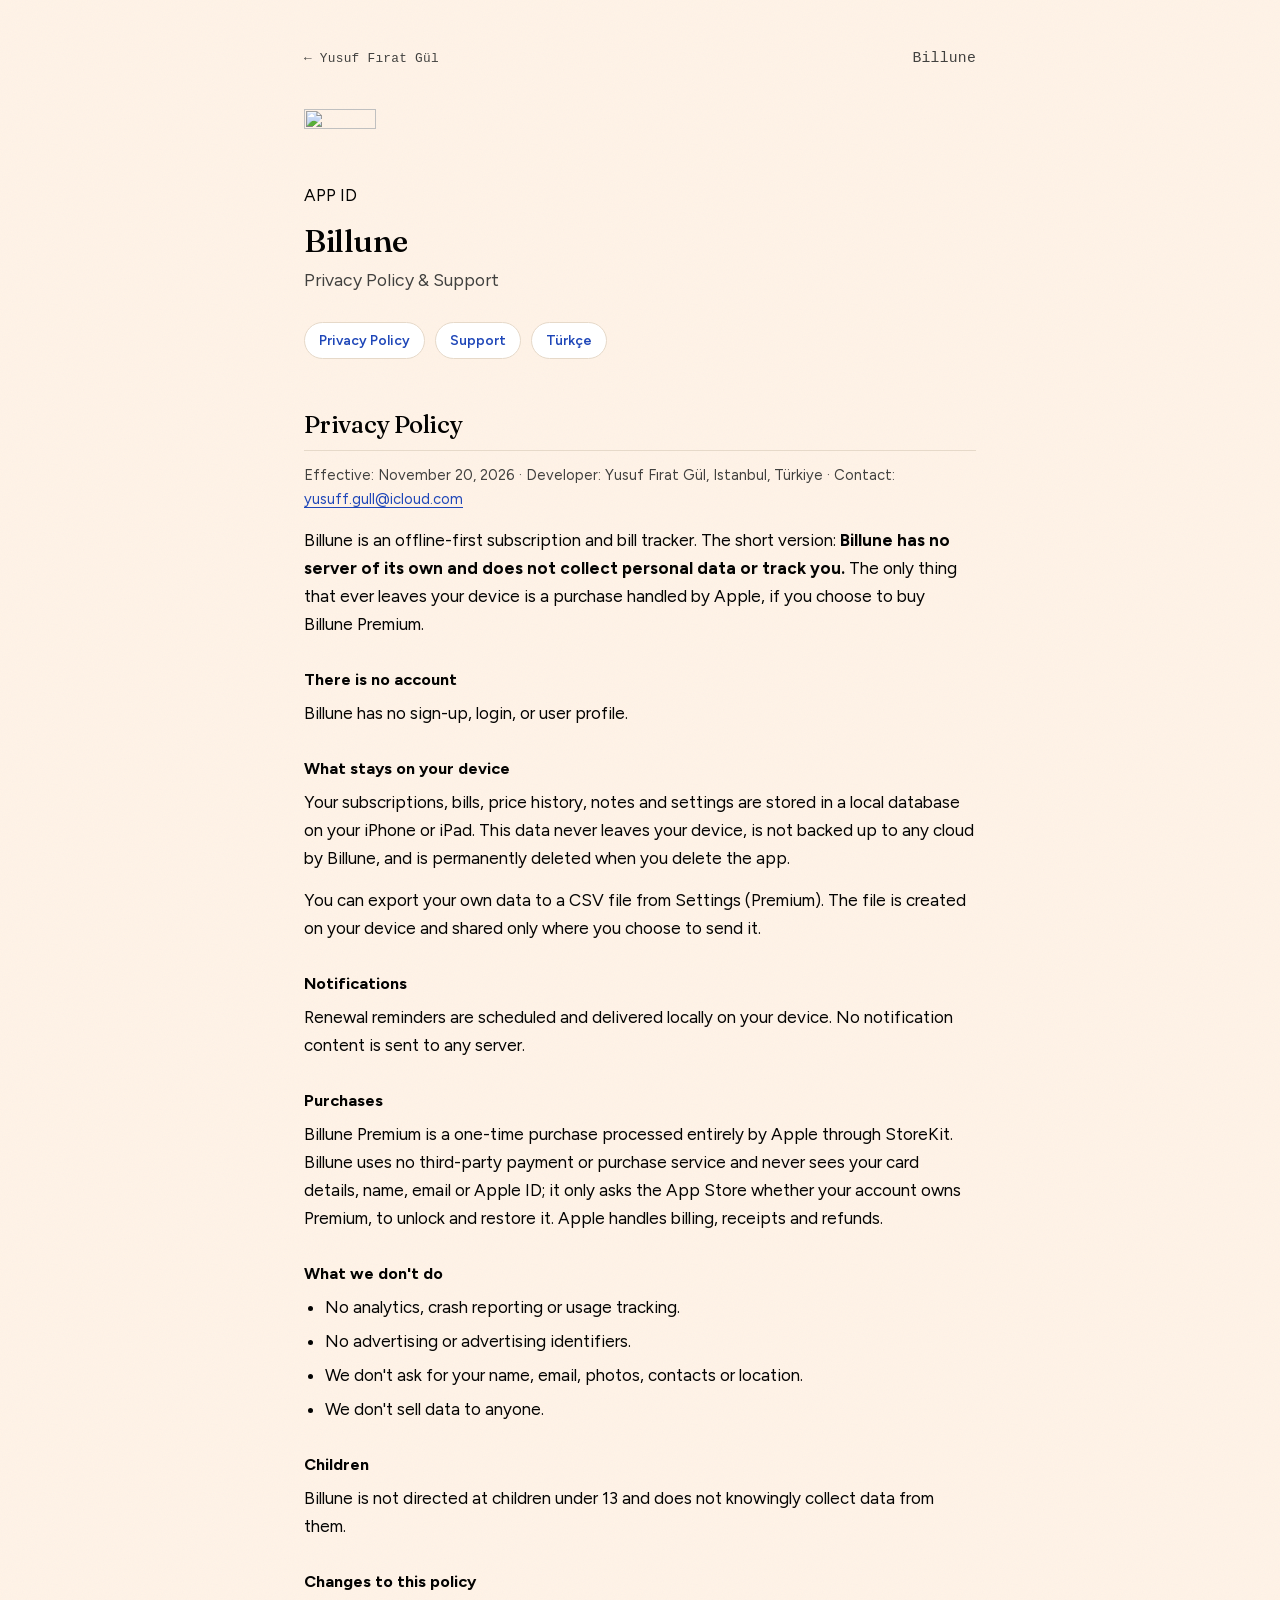
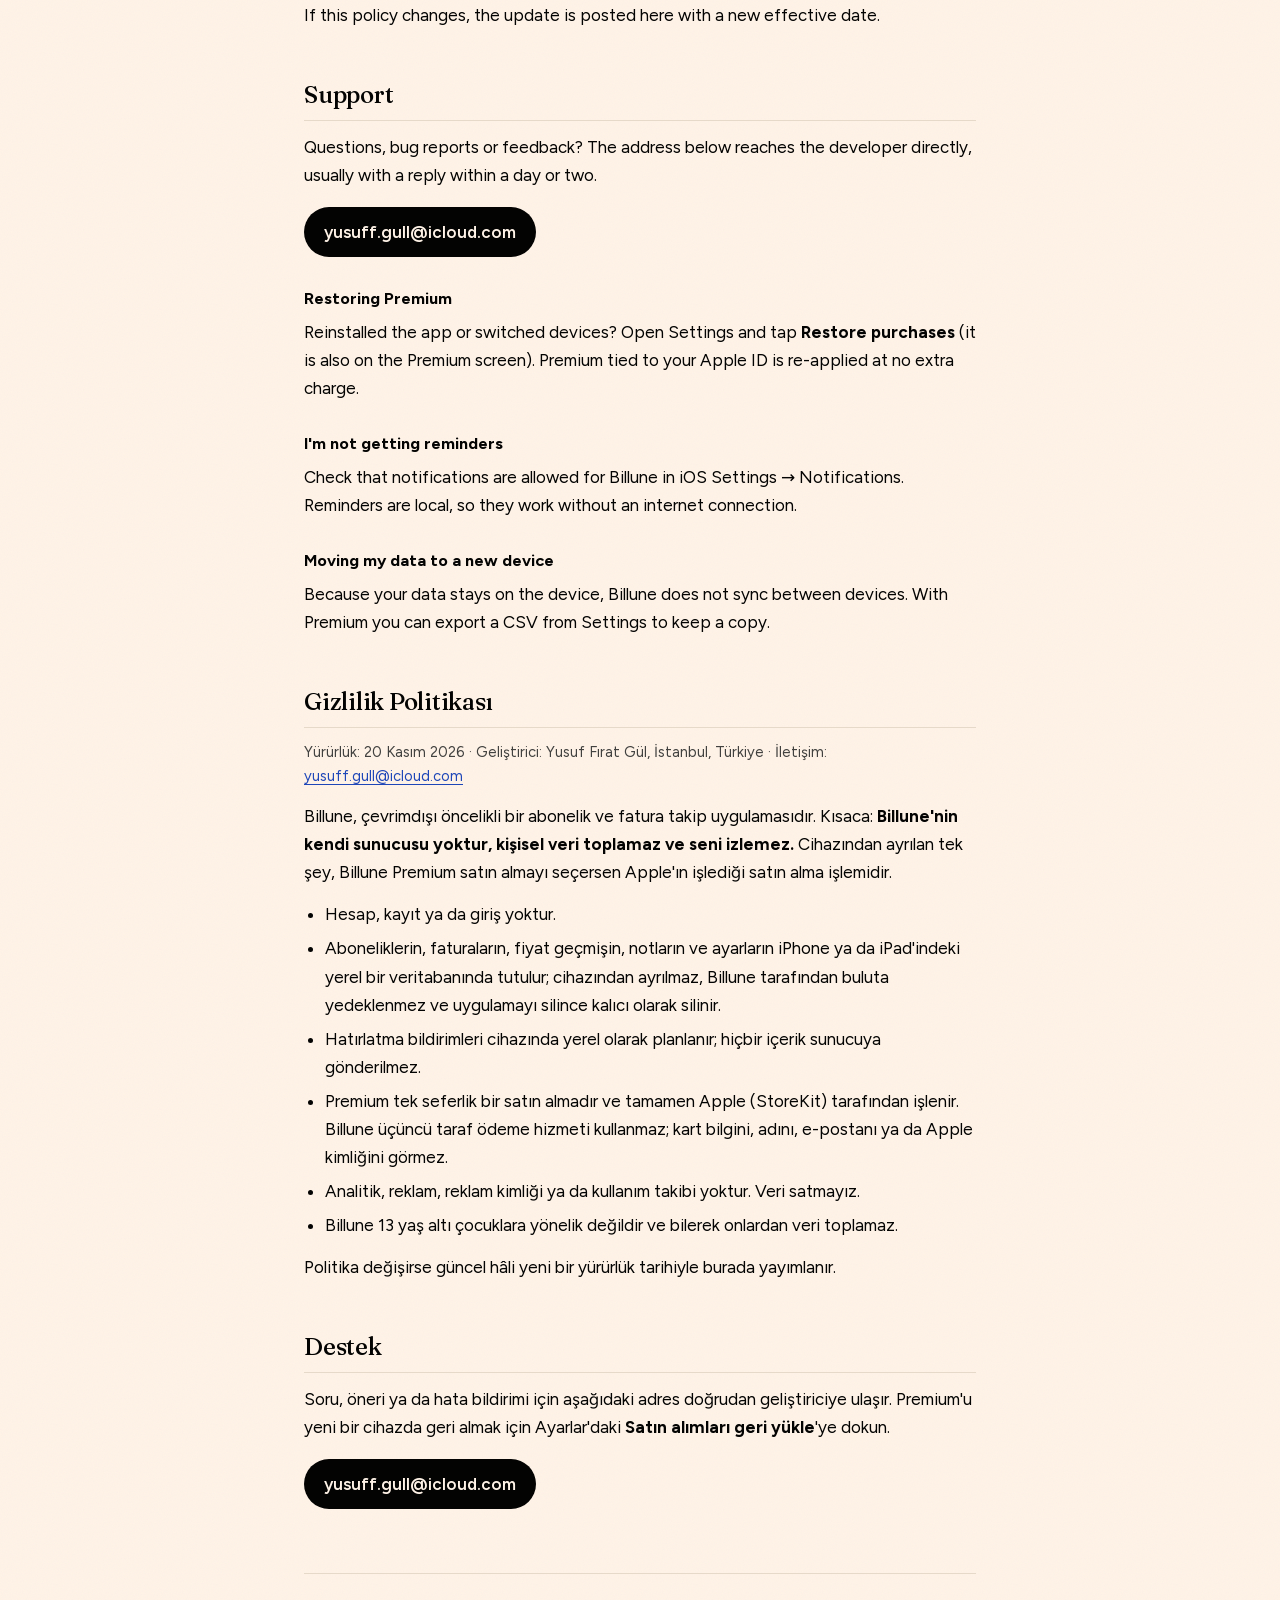
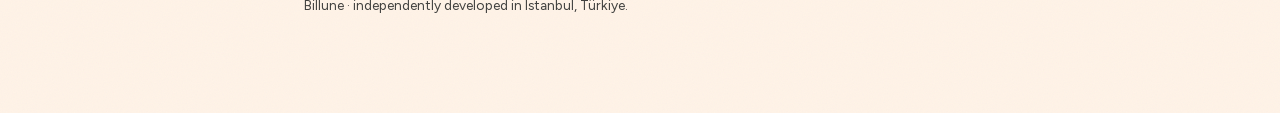
==== commit 39c38a44: "feat(policy): give app pages an ID-card header and share image Co-Authored-By: Claude Opus 5.5 <nore" ====
--- a/billune/index.html
+++ b/billune/index.html
@@ -9,13 +9,24 @@
 <link rel="icon" href="/assets/favicon.svg" type="image/svg+xml">
 <meta property="og:title" content="Billune — Privacy Policy &amp; Support">
 <meta property="og:description" content="Read Billune’s privacy policy, learn how app data stays on your device and find support for purchases, reminders and exports.">
+<meta property="og:image" content="https://yusuffiratgul.com/assets/og/og.png">
+<meta property="og:image:width" content="1200">
+<meta property="og:image:height" content="630">
+<meta property="og:image:alt" content="Yusuf Fırat Gül, a developer ID card styled like a passport data page">
+<meta name="twitter:card" content="summary_large_image">
 <link rel="stylesheet" href="/style.css">
 </head>
 <body class="billune">
 <main class="wrap">
   <div class="top"><a href="/">← Yusuf Fırat Gül</a><span class="muted">Billune</span></div>
-  <h1>Billune</h1>
-  <p class="lead">Privacy Policy &amp; Support</p>
+  <header class="app-id">
+    <img class="app-id-icon" src="/assets/apps/billune.webp" alt="" width="72" height="72">
+    <div class="app-id-text">
+      <p class="app-id-top" aria-hidden="true"><span>APP ID</span><span class="id-chip"></span></p>
+      <h1>Billune</h1>
+      <p class="lead">Privacy Policy &amp; Support</p>
+    </div>
+  </header>
   <div class="chips"><a href="#privacy">Privacy Policy</a><a href="#support">Support</a><a href="#gizlilik">Türkçe</a></div>
 
   <h2 id="privacy">Privacy Policy</h2>
--- a/style.css
+++ b/style.css
@@ -197,8 +197,6 @@
 body.home .exp { display: grid; gap: 40px; margin-top: 40px; }
 body.home .exp-row { display: flex; flex-wrap: wrap; gap: 4px 20px; font: 500 .85rem/1.5 var(--mono); color: var(--graphite); margin-bottom: 28px; }
 body.home .exp-row b { color: var(--ink); font-weight: 700; }
-body.home .metric { font: 500 clamp(3.25rem, 9vw, 6.5rem)/.95 var(--serif); letter-spacing: -.04em; font-variant-numeric: tabular-nums; margin: 0 0 14px; }
-body.home .metric-cap { color: var(--graphite); font-size: 1rem; max-width: 32ch; }
 body.home .highlights { counter-reset: hl; border-top: 1px solid var(--line); }
 body.home .highlights li { counter-increment: hl; display: grid; grid-template-columns: 2.6rem 1fr; padding: 18px 0; border-bottom: 1px solid var(--line); }
 body.home .highlights li::before { content: counter(hl, decimal-leading-zero); font: 500 .8rem/1.9 var(--mono); color: var(--graphite); }
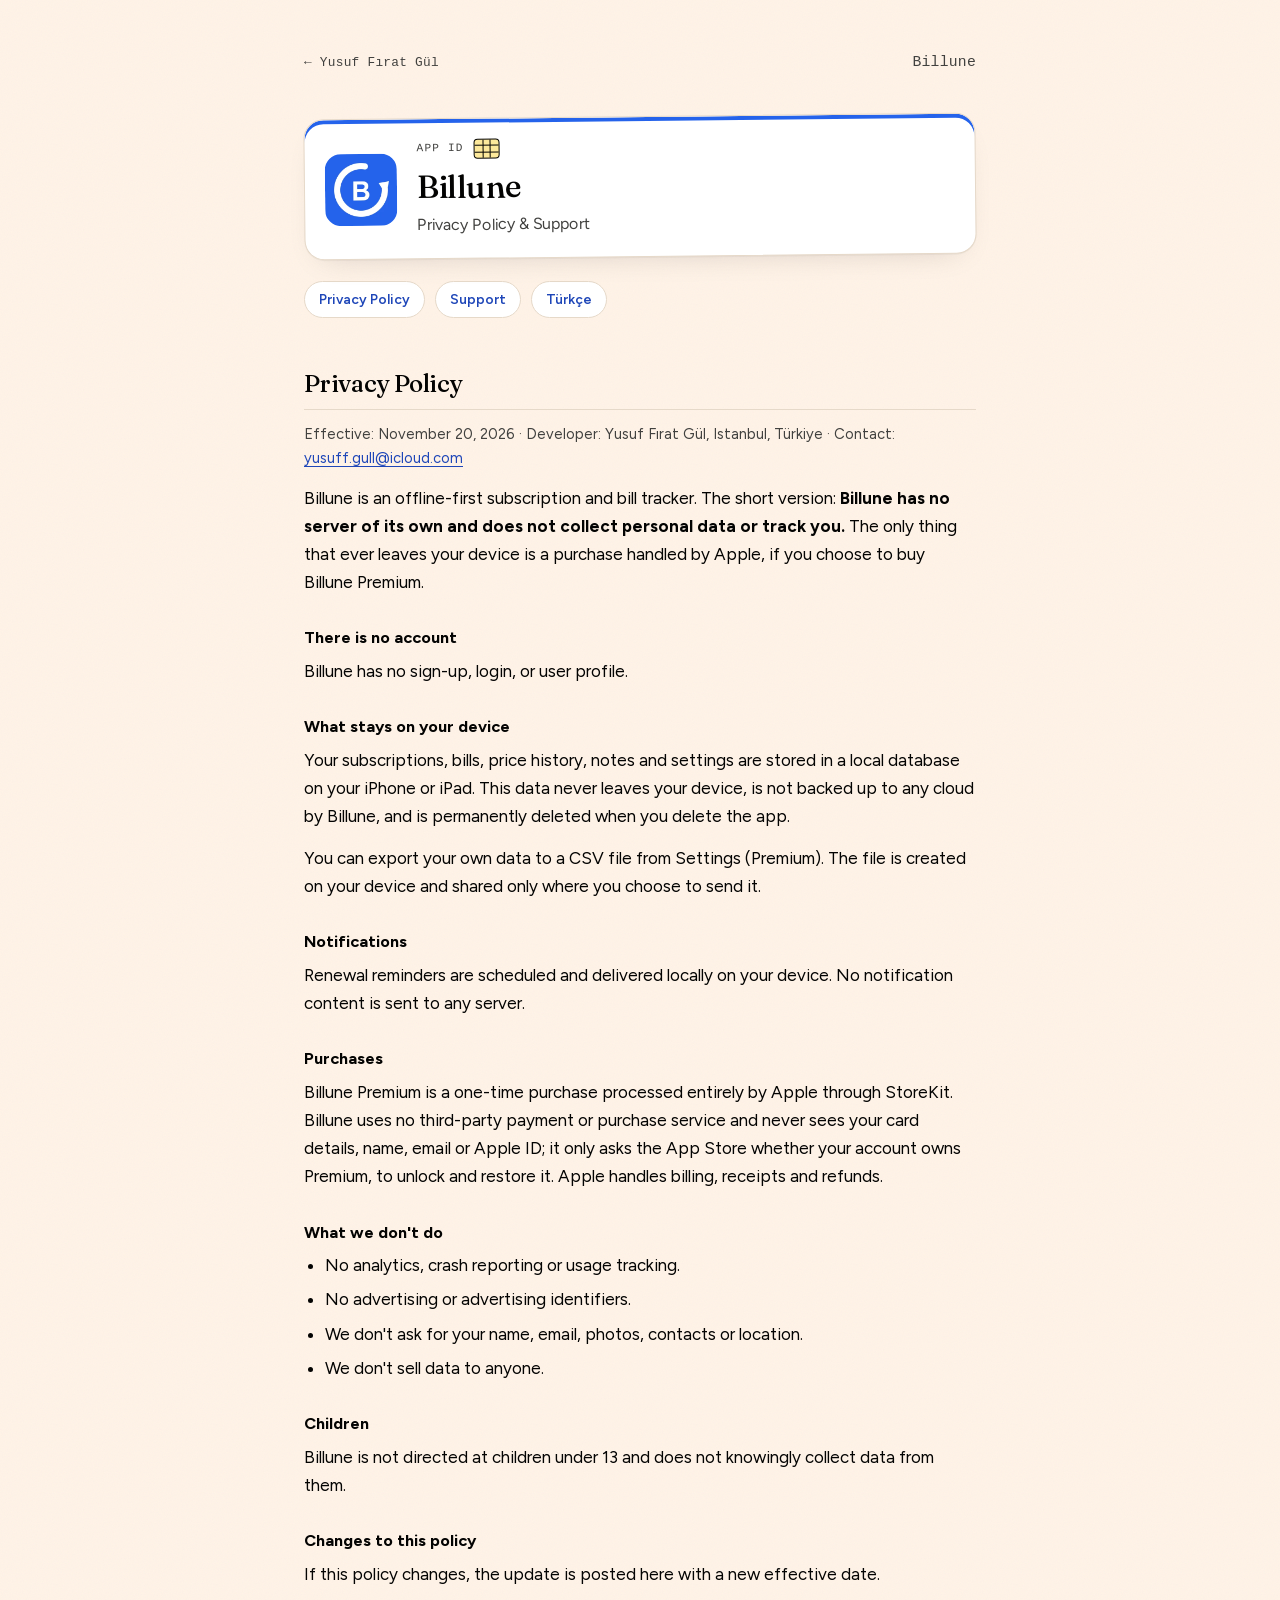
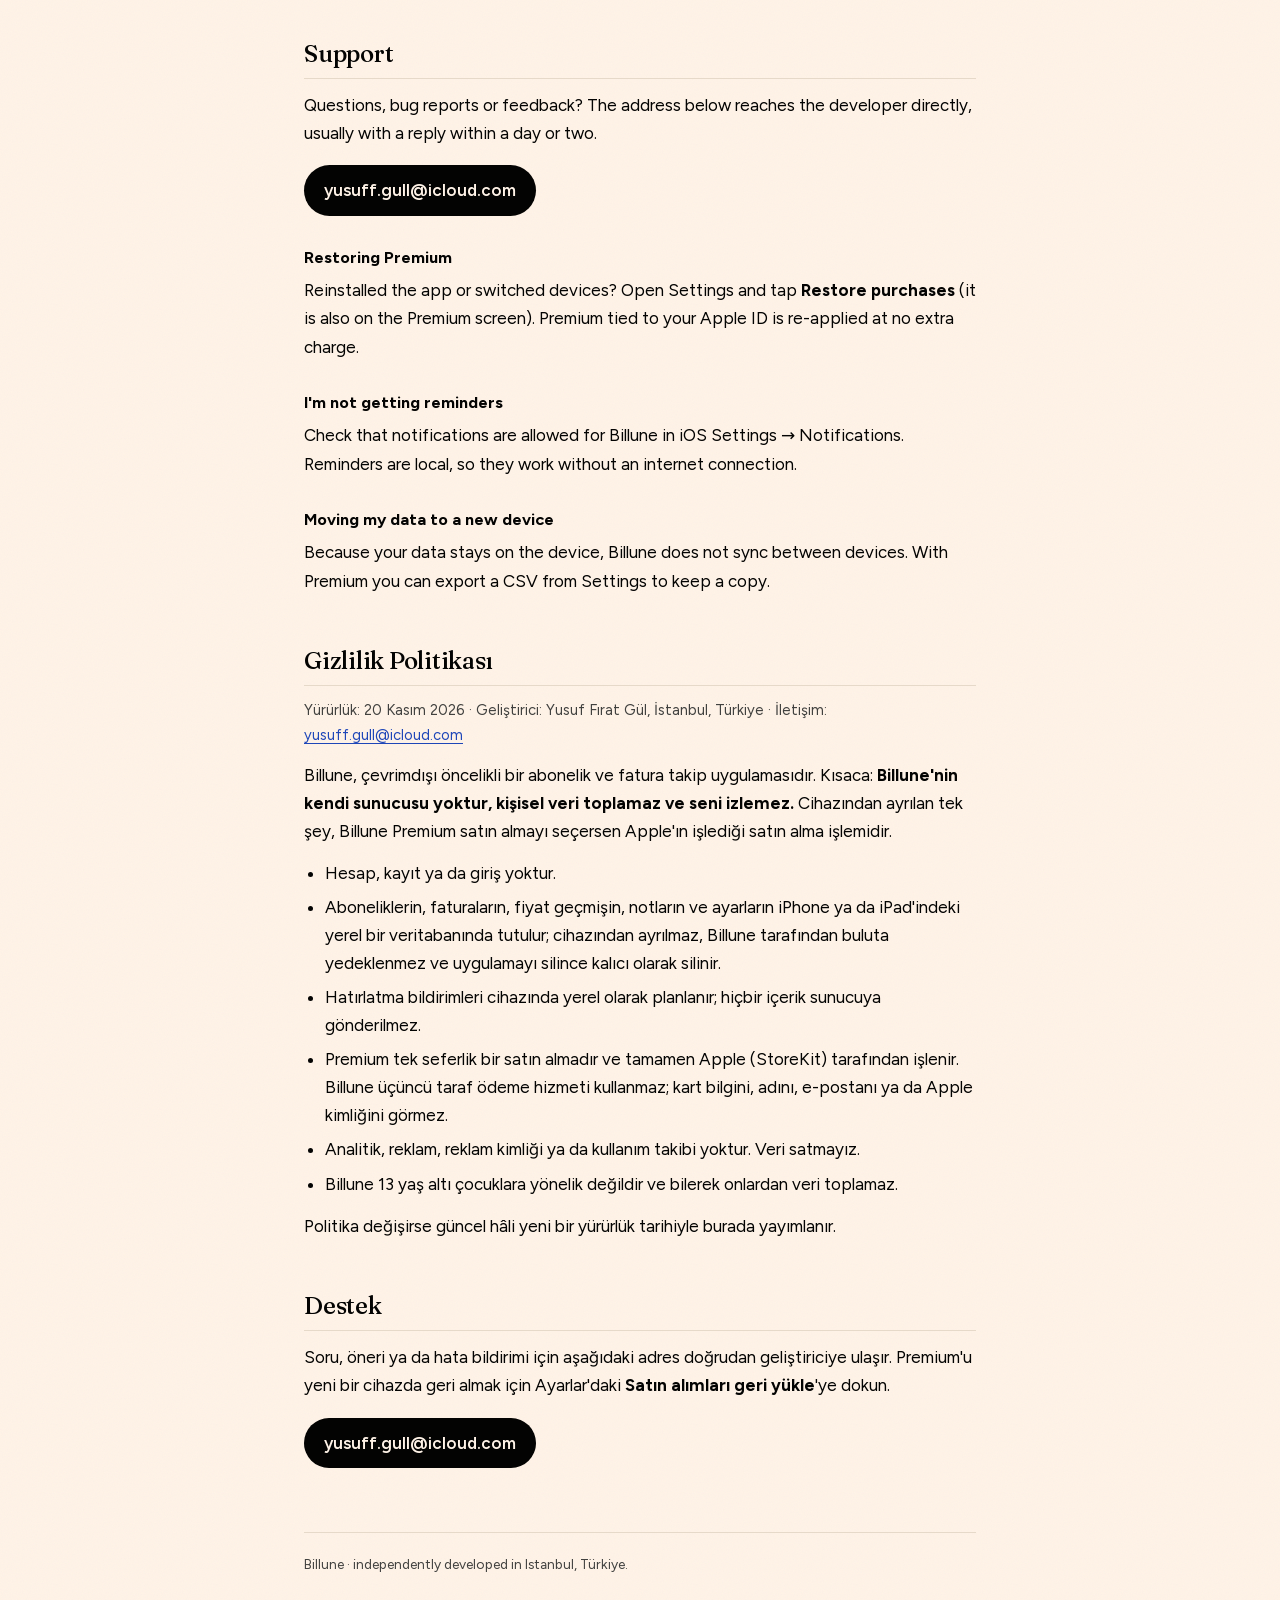
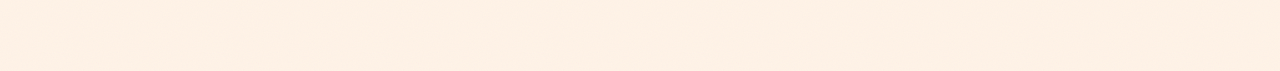
==== commit 0cb3ad4b: "Merge branch 'feat/jury-round2'" ====
--- a/billune/index.html
+++ b/billune/index.html
@@ -3,11 +3,11 @@
 <head>
 <meta charset="utf-8">
 <meta name="viewport" content="width=device-width,initial-scale=1">
-<title>Billune — Privacy Policy &amp; Support</title>
+<title>Billune: Privacy Policy &amp; Support</title>
 <meta name="description" content="Read Billune’s privacy policy, learn how app data stays on your device and find support for purchases, reminders and exports.">
 <link rel="canonical" href="https://yusuffiratgul.com/billune/">
 <link rel="icon" href="/assets/favicon.svg" type="image/svg+xml">
-<meta property="og:title" content="Billune — Privacy Policy &amp; Support">
+<meta property="og:title" content="Billune: Privacy Policy &amp; Support">
 <meta property="og:description" content="Read Billune’s privacy policy, learn how app data stays on your device and find support for purchases, reminders and exports.">
 <meta property="og:image" content="https://yusuffiratgul.com/assets/og/og.png">
 <meta property="og:image:width" content="1200">
@@ -17,7 +17,8 @@
 <link rel="stylesheet" href="/style.css">
 </head>
 <body class="billune">
-<main class="wrap">
+<a class="skip" href="#main">Skip to content</a>
+<main class="wrap" id="main">
   <div class="top"><a href="/">← Yusuf Fırat Gül</a><span class="muted">Billune</span></div>
   <header class="app-id">
     <img class="app-id-icon" src="/assets/apps/billune.webp" alt="" width="72" height="72">
--- a/style.css
+++ b/style.css
@@ -13,6 +13,12 @@
   src: url("/assets/fonts/figtree-latin.woff2") format("woff2");
   unicode-range: U+0000-00FF, U+0131, U+0152-0153, U+02BB-02BC, U+02C6, U+02DA, U+02DC, U+0304, U+0308, U+0329, U+2000-206F, U+20AC, U+2122, U+2191, U+2193, U+2212, U+2215, U+FEFF, U+FFFD; }
 
+/* Metric-matched fallbacks: text keeps its size and line breaks when the web fonts swap in (no CLS). */
+@font-face { font-family: "Figtree Fallback"; src: local("Arial"), local("Helvetica"), local("Roboto");
+  size-adjust: 100.8%; ascent-override: 94.2%; descent-override: 24.8%; line-gap-override: 0%; }
+@font-face { font-family: "Fraunces Fallback"; src: local("Georgia"), local("Noto Serif");
+  size-adjust: 88.2%; ascent-override: 111.1%; descent-override: 29.5%; line-gap-override: 0%; }
+
 /* ---------- tokens ---------- */
 :root {
   color-scheme: light dark;
@@ -20,8 +26,8 @@
   --accent: #ff4500; --link: #b02e00; --on-accent: #030302;
   --mint: #9bd8a9; --marigold: #fde99b; --peri: #b8caf5; --blush: #f7c6b5; --sand: #ecd9bf;
   --mono: ui-monospace, "SF Mono", Menlo, Consolas, monospace;
-  --serif: "Fraunces", Georgia, serif;
-  --sans: "Figtree", system-ui, -apple-system, "Segoe UI", sans-serif;
+  --serif: "Fraunces", "Fraunces Fallback", Georgia, serif;
+  --sans: "Figtree", "Figtree Fallback", system-ui, -apple-system, "Segoe UI", sans-serif;
   --shadow: 0 1px 0 rgba(3,3,2,.04), 0 12px 32px -18px rgba(3,3,2,.18);
   --header-h: 64px;
   --noise: url("data:image/svg+xml,%3Csvg xmlns='http://www.w3.org/2000/svg' width='160' height='160'%3E%3Cfilter id='n'%3E%3CfeTurbulence type='fractalNoise' baseFrequency='.8' numOctaves='2' stitchTiles='stitch'/%3E%3C/filter%3E%3Crect width='100%25' height='100%25' filter='url(%23n)' opacity='.04'/%3E%3C/svg%3E");
@@ -68,10 +74,23 @@
 /* ---------- policy pages ---------- */
 .wrap { max-width: 720px; margin: 0 auto; padding: 48px 24px 96px; }
 .top { display: flex; align-items: baseline; justify-content: space-between; gap: 16px; margin-bottom: 40px; font: 500 .8rem/1.4 var(--mono); letter-spacing: .02em; }
-.top a { color: var(--graphite); text-decoration: none; }
-.top a:hover { color: var(--ink); text-decoration: underline; }
+.top a { display: inline-block; padding: 6px 0 4px; color: var(--graphite); text-decoration: none; }
+.top a:hover { color: var(--ink); }
+/* "Verified" underline: draws in under the pointer. */
+.top a, body.home .nav a, body.home .lang a:not([aria-current]), body.home .foot-cols a, body.home .textlink {
+  background: linear-gradient(var(--accent), var(--accent)) 0 100% / 0 2px no-repeat; }
+.top a:hover, body.home .nav a:hover, body.home .lang a:not([aria-current]):hover, body.home .foot-cols a:hover, body.home .textlink:hover { background-size: 100% 2px; }
 h1 { font-family: var(--serif); font-weight: 500; font-size: 2rem; line-height: 1.15; margin: 0 0 6px; letter-spacing: -.015em; }
-.wrap > h1::before { content: ""; display: block; width: 40px; height: 4px; border-radius: 2px; background: var(--accent); margin-bottom: 18px; }
+.wrap > h1::before, .app-id-text h1::before { content: ""; display: block; width: 40px; height: 4px; border-radius: 2px; background: var(--accent); margin-bottom: 18px; }
+.app-id { display: grid; grid-template-columns: 72px 1fr; gap: 20px; align-items: center; margin-bottom: 24px; padding: 20px; background: var(--card); border: 1px solid var(--line); border-radius: 20px; box-shadow: inset 0 4px 0 var(--accent), var(--shadow); transform: rotate(-.6deg); }
+.app-id-icon { width: 72px; height: 72px; border-radius: 22%; display: block; }
+.app-id-top { display: flex; align-items: center; gap: 10px; margin: 0 0 10px; font: 500 .7rem/1 var(--mono); letter-spacing: .1em; color: var(--graphite); }
+.app-id-text h1::before { display: none; }
+.app-id .lead { margin: 6px 0 0; font-size: 1rem; }
+.id-chip { width: 26px; height: 20px; border-radius: 4px; background: var(--marigold); border: 1px solid #030302; position: relative; flex: none; }
+.id-chip::before { content: ""; position: absolute; inset: 5px 0; border-top: 1px solid #030302; border-bottom: 1px solid #030302; }
+.id-chip::after { content: ""; position: absolute; inset: 0 8px; border-left: 1px solid #030302; border-right: 1px solid #030302; }
+@media (max-width: 480px) { .app-id { grid-template-columns: 56px 1fr; gap: 14px; padding: 16px; } .app-id-icon { width: 56px; height: 56px; } .app-id-text h1 { font-size: 1.6rem; } }
 h2 { font-family: var(--serif); font-weight: 500; font-size: 1.5rem; line-height: 1.2; margin: 52px 0 12px; padding-bottom: 10px; border-bottom: 1px solid var(--line); letter-spacing: -.01em; }
 h3 { font-family: var(--sans); font-weight: 700; font-size: 1.02rem; margin: 28px 0 6px; }
 p, li { max-width: 66ch; }
@@ -103,8 +122,8 @@
 body.home .shell { max-width: 1120px; margin: 0 auto; padding: 0 clamp(20px, 4vw, 32px); }
 body.home section[id] { scroll-margin-top: 88px; }
 body.home .mono { font-family: var(--mono); }
-body.home .skip { position: absolute; left: 12px; top: -60px; z-index: 100; background: var(--ink); color: var(--paper); padding: 10px 16px; border-radius: 999px; font-weight: 600; text-decoration: none; }
-body.home .skip:focus { top: 12px; color: var(--paper); }
+.skip { position: absolute; left: 12px; top: -60px; z-index: 100; background: var(--ink); color: var(--paper); padding: 10px 16px; border-radius: 999px; font-weight: 600; text-decoration: none; }
+.skip:focus { top: 12px; color: var(--paper); }
 
 /* header */
 body.home .site-header { position: sticky; top: 0; z-index: 50; background: var(--paper); border-bottom: 1px solid transparent; }
@@ -112,19 +131,23 @@
 body.home .bar { display: flex; align-items: center; gap: 24px; min-height: var(--header-h); }
 body.home .brand { display: flex; align-items: baseline; gap: 14px; margin-right: auto; }
 body.home .wordmark { font: 600 1.6rem/1 var(--serif); letter-spacing: -.02em; color: var(--ink); text-decoration: none; }
+body.home .wordmark { position: relative; }
+body.home .wordmark::after { content: "\2713"; position: absolute; left: 100%; top: -.1em; margin-left: .12em; font: 700 .7em/1 var(--sans); color: var(--accent); opacity: 0; transform: scale(.4) rotate(-20deg); }
 body.home .wordmark:hover { color: var(--ink); }
+body.home .wordmark:hover::after { opacity: 1; transform: none; }
 body.home .status { display: none; font: 500 .72rem/1 var(--mono); letter-spacing: .08em; text-transform: uppercase; color: var(--graphite); }
 body.home .nav { display: flex; gap: 28px; }
-body.home .nav a, body.home .lang a { color: var(--ink); text-decoration: none; font-weight: 500; font-size: .95rem; }
-body.home .nav a:hover, body.home .lang a:hover { color: var(--link); text-decoration: underline; text-underline-offset: 6px; }
+body.home .nav a, body.home .lang a { display: inline-block; padding: 8px 2px 6px; color: var(--ink); text-decoration: none; font-weight: 500; font-size: .95rem; }
+body.home .lang a { padding: 8px 6px 6px; min-width: 28px; text-align: center; }
+body.home .nav a:hover, body.home .lang a:hover { color: var(--link); }
 body.home .lang { font: 500 .8rem/1 var(--mono); letter-spacing: .04em; color: var(--graphite); }
 body.home .lang a { font: inherit; }
-body.home .lang [aria-current] { text-decoration: underline; text-decoration-thickness: 2px; text-underline-offset: 6px; }
+body.home .lang [aria-current] { text-decoration: underline; text-decoration-thickness: 2px; text-underline-offset: 5px; }
 body.home .menu-btn { display: none; font: 500 .85rem/1 var(--mono); letter-spacing: .04em; background: none; color: var(--ink); border: 1px solid var(--ink); border-radius: 999px; padding: 9px 16px; cursor: pointer; }
 body.home .menu-btn:hover { background: var(--ink); color: var(--paper); }
 @media (min-width: 720px) { body.home .status { display: inline; } }
 @media (max-width: 719px) {
-  body.home .bar { flex-wrap: wrap; gap: 8px 16px; padding: 10px 0; min-height: var(--header-h); }
+  body.home .bar { flex-wrap: wrap; gap: 8px 16px; padding-top: 10px; padding-bottom: 10px; min-height: var(--header-h); }
   body.home .nav { order: 5; width: 100%; gap: 20px; overflow-x: auto; padding-bottom: 4px; }
   .menu-ready body.home .nav { display: none; }
   .menu-ready body.home .menu-btn { display: inline-flex; }
@@ -142,8 +165,9 @@
 body.home .label { font: 500 .78rem/1.4 var(--mono); letter-spacing: .1em; text-transform: uppercase; color: var(--graphite); margin: 0 0 16px; }
 body.home .label span { text-transform: none; letter-spacing: .04em; opacity: .85; }
 body.home .h2 { font: 500 clamp(1.75rem, 3.6vw, 2.75rem)/1.12 var(--serif); letter-spacing: -.02em; max-width: 22ch; }
-body.home .textlink { color: var(--ink); font-weight: 600; text-decoration: underline; text-decoration-thickness: 2px; text-decoration-color: var(--line); text-underline-offset: 5px; }
-body.home .textlink:hover { color: var(--link); text-decoration-color: var(--accent); }
+body.home .textlink { color: var(--ink); font-weight: 600; text-decoration: none; padding-bottom: 3px;
+  background: linear-gradient(var(--accent), var(--accent)) 0 100% / 0 2px no-repeat, linear-gradient(var(--line), var(--line)) 0 100% / 100% 2px no-repeat; }
+body.home .textlink:hover { color: var(--link); background-size: 100% 2px, 100% 2px; }
 
 /* hero */
 body.home .hero { padding-top: clamp(32px, 6vw, 72px); display: grid; gap: 48px; align-items: center; }
@@ -151,6 +175,13 @@
 body.home .hero h1 { font: 500 clamp(2.25rem, 7vw, 3.25rem)/1.06 var(--serif); letter-spacing: -.025em; }
 body.home .lede { margin: 24px 0 28px; font-size: 1.1rem; color: var(--graphite); }
 body.home .hero-links { display: flex; gap: 24px; flex-wrap: wrap; }
+@media (max-width: 959px) {
+  body.home .hero { gap: 0; }
+  body.home .hero-copy { display: contents; }
+  body.home .eyebrow { order: 1; } body.home .hero h1 { order: 2; }
+  body.home .hero-stage { order: 3; margin-top: 28px; }
+  body.home .lede { order: 4; margin-top: 8px; } body.home .hero-links { order: 5; }
+}
 @media (min-width: 960px) {
   body.home .hero { grid-template-columns: 5fr 7fr; gap: 56px; }
   body.home .hero h1 { font-size: clamp(2.5rem, 3.6vw, 3.4rem); }
@@ -165,9 +196,6 @@
 }
 body.home .id-top { display: flex; align-items: center; gap: 12px; font: 500 clamp(8px, 2.2vw, 11px)/1.2 var(--mono); letter-spacing: .1em; color: var(--graphite); }
 body.home .id-top .country { margin-left: auto; color: var(--ink); }
-body.home .id-chip { width: 26px; height: 20px; border-radius: 4px; background: var(--marigold); border: 1px solid var(--ink); position: relative; flex: none; }
-body.home .id-chip::before { content: ""; position: absolute; inset: 5px 0; border-top: 1px solid var(--ink); border-bottom: 1px solid var(--ink); }
-body.home .id-chip::after { content: ""; position: absolute; inset: 0 8px; border-left: 1px solid var(--ink); border-right: 1px solid var(--ink); }
 body.home .id-main { display: grid; grid-template-columns: clamp(68px, 18vw, 120px) 1fr; gap: clamp(12px, 3vw, 24px); margin: clamp(12px, 2.5vw, 20px) 0; }
 body.home .photo {
   aspect-ratio: 3 / 4; border-radius: 10px; background: var(--peri); border: 1px solid var(--ink); display: grid; place-items: center; position: relative; overflow: hidden; color: #030302;
@@ -181,7 +209,7 @@
 body.home .scan { position: absolute; left: 0; right: 0; top: 0; height: 2px; background: var(--accent); opacity: 0; pointer-events: none; }
 body.home .verify-row { display: flex; flex-wrap: wrap; align-items: center; gap: 14px 24px; margin-top: 28px; }
 body.home .verify-btn { font: 600 .95rem/1 var(--sans); background: var(--accent); color: var(--on-accent); border: 0; border-radius: 999px; padding: 14px 24px; cursor: pointer; }
-body.home .verify-btn:hover { background: var(--ink); color: var(--paper); }
+body.home .verify-btn:hover { background: var(--ink); color: var(--paper); transform: translateY(-2px); }
 body.home .verify-btn[aria-disabled="true"] { opacity: .6; cursor: default; }
 body.home .verify-btn[hidden] { display: none; }
 body.home .checks { display: flex; flex-wrap: wrap; gap: 6px 18px; font: 500 .8rem/1.4 var(--mono); letter-spacing: .06em; }
@@ -231,11 +259,14 @@
 }
 body.home .app-card::after { content: ""; position: absolute; inset: 0; background: var(--paper); opacity: 0; pointer-events: none; }
 
+body.home .app:focus-within { z-index: 10; }
+body.home .app:focus-within .app-card { transform: none; }
+body.home .app:focus-within .app-card::after { opacity: 0; }
+
 /* stack */
 body.home .stack-grid { display: grid; gap: 20px; margin-top: 40px; }
 body.home .stack-group { background: var(--card); border: 1px solid var(--line); border-radius: 20px; padding: 24px; }
 body.home .stack-group h3 { display: flex; align-items: center; gap: 12px; min-height: 44px; margin-bottom: 16px; font: 500 .8rem/1.4 var(--mono); letter-spacing: .1em; text-transform: uppercase; }
-body.home .stack-group h3 img { width: 44px; height: 44px; margin-left: auto; }
 body.home .chips { margin: 0; gap: 8px; }
 body.home .chips li { font-size: .88rem; font-weight: 500; padding: 5px 12px; border: 1px solid var(--line); border-radius: 999px; background: var(--paper); }
 @media (min-width: 720px) { body.home .stack-grid { grid-template-columns: 1fr 1fr; } }
@@ -244,7 +275,7 @@
 body.home .contact-block h2 { font: 500 clamp(4rem, 14vw, 10rem)/.9 var(--serif); letter-spacing: -.045em; max-width: none; }
 body.home .contact-sub { margin: 28px 0 28px; font-size: 1.1rem; color: var(--graphite); }
 body.home .copy-btn { display: inline-flex; align-items: center; gap: 10px; background: var(--ink); color: var(--paper); text-decoration: none; font: 600 clamp(.95rem, 4vw, 1.15rem)/1.2 var(--sans); padding: 16px 28px; border-radius: 999px; }
-body.home .copy-btn:hover { background: var(--accent); color: var(--on-accent); }
+body.home .copy-btn:hover { background: var(--accent); color: var(--on-accent); transform: translateY(-2px); box-shadow: 0 10px 24px -12px var(--accent); }
 body.home .contact-more { display: flex; flex-wrap: wrap; gap: 8px 24px; align-items: center; margin-top: 24px; }
 body.home .contact-more small { font: 500 .8rem/1.4 var(--mono); color: var(--graphite); }
 
@@ -252,13 +283,13 @@
 body.home .site-footer { margin-top: clamp(80px, 12vw, 128px); padding: 40px 0 0; border-top: 1px solid var(--line); color: var(--ink); font-size: .95rem; overflow: hidden; }
 body.home .foot-cols { display: grid; gap: 32px; }
 body.home .foot-cols .foot-h { margin: 0 0 12px; font: 500 .72rem/1.4 var(--mono); letter-spacing: .1em; text-transform: uppercase; color: var(--graphite); margin-bottom: 12px; }
-body.home .foot-cols li { margin-bottom: 6px; }
-body.home .foot-cols a { color: var(--ink); text-decoration: none; }
-body.home .foot-cols a:hover { color: var(--link); text-decoration: underline; }
+body.home .foot-cols li { margin-bottom: 2px; }
+body.home .foot-cols a { display: inline-block; padding: 4px 0; color: var(--ink); text-decoration: none; }
+body.home .foot-cols a:hover { color: var(--link); }
 body.home .foot-meta { margin-top: 48px; display: grid; gap: 8px; font: 500 .8rem/1.6 var(--mono); color: var(--graphite); }
 body.home .foot-meta p { max-width: 70ch; margin: 0; }
 body.home .big-word { display: block; margin: 40px 0 0; padding: 0 clamp(20px, 4vw, 32px); font: 600 clamp(2.75rem, 12vw, 13rem)/.8 var(--serif); letter-spacing: -.05em; white-space: nowrap; color: var(--ink); text-align: center; user-select: none; }
-body.home .big-word { text-align: left; max-width: 1120px; margin-left: auto; margin-right: auto; margin-bottom: -.12em; }
+body.home .big-word { font-variant-ligatures: no-common-ligatures; text-align: left; max-width: 1120px; margin-left: auto; margin-right: auto; margin-bottom: -.12em; }
 @media (min-width: 720px) { body.home .foot-cols { grid-template-columns: 1fr 1fr 1fr; } }
 
 /* ---------- motion (opt-in only) ---------- */
@@ -271,7 +302,14 @@
   body.home .is-scanning .scan { animation: scan .9s linear forwards; }
   body.home .app-card { transition: transform .4s ease; transform-origin: 50% 0; }
   body.home .app-card::after { transition: opacity .4s ease; }
-  body.home .verify-btn, body.home .copy-btn, body.home .menu-btn { transition: background-color .15s, color .15s; }
+  body.home .verify-btn, body.home .copy-btn, body.home .menu-btn { transition: background-color .15s, color .15s, transform .2s ease, box-shadow .2s ease; }
+  .top a, body.home .nav a, body.home .lang a, body.home .foot-cols a, body.home .textlink { transition: background-size .25s ease, color .15s; }
+  body.home .wordmark::after { transition: opacity .2s ease, transform .3s cubic-bezier(.3,1.6,.5,1); }
+  @view-transition { navigation: auto; }
+  body.home .wordmark { view-transition-name: brand; }
+  body.home .idcard, .app-id { view-transition-name: idcard; }
+  body.home .hero h1 { view-transition-name: hero-title; }
+  ::view-transition-old(root), ::view-transition-new(root) { animation-duration: .28s; }
 }
 /* No-flash start state: site.js adds .is-ready on load. If it never does (script blocked/failed),
    the CSS timer below reveals the static final content after 2s. */
